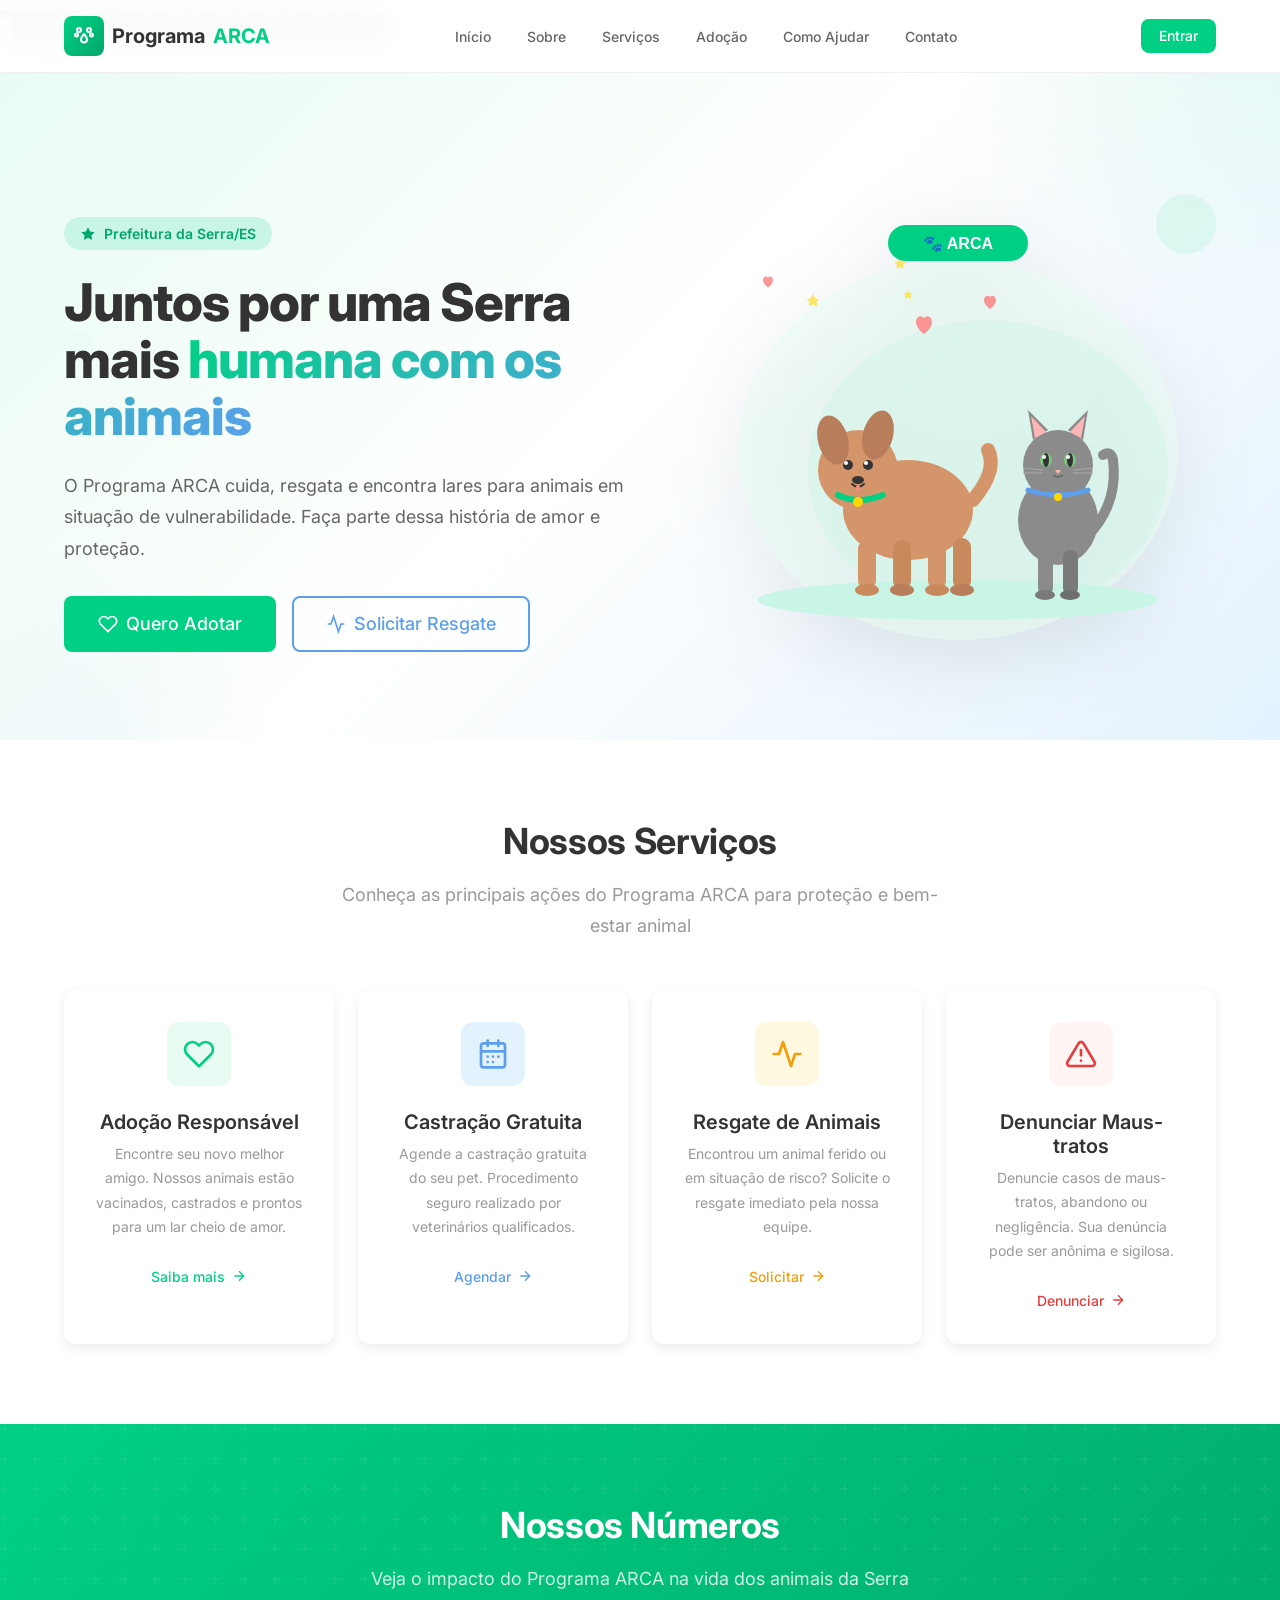
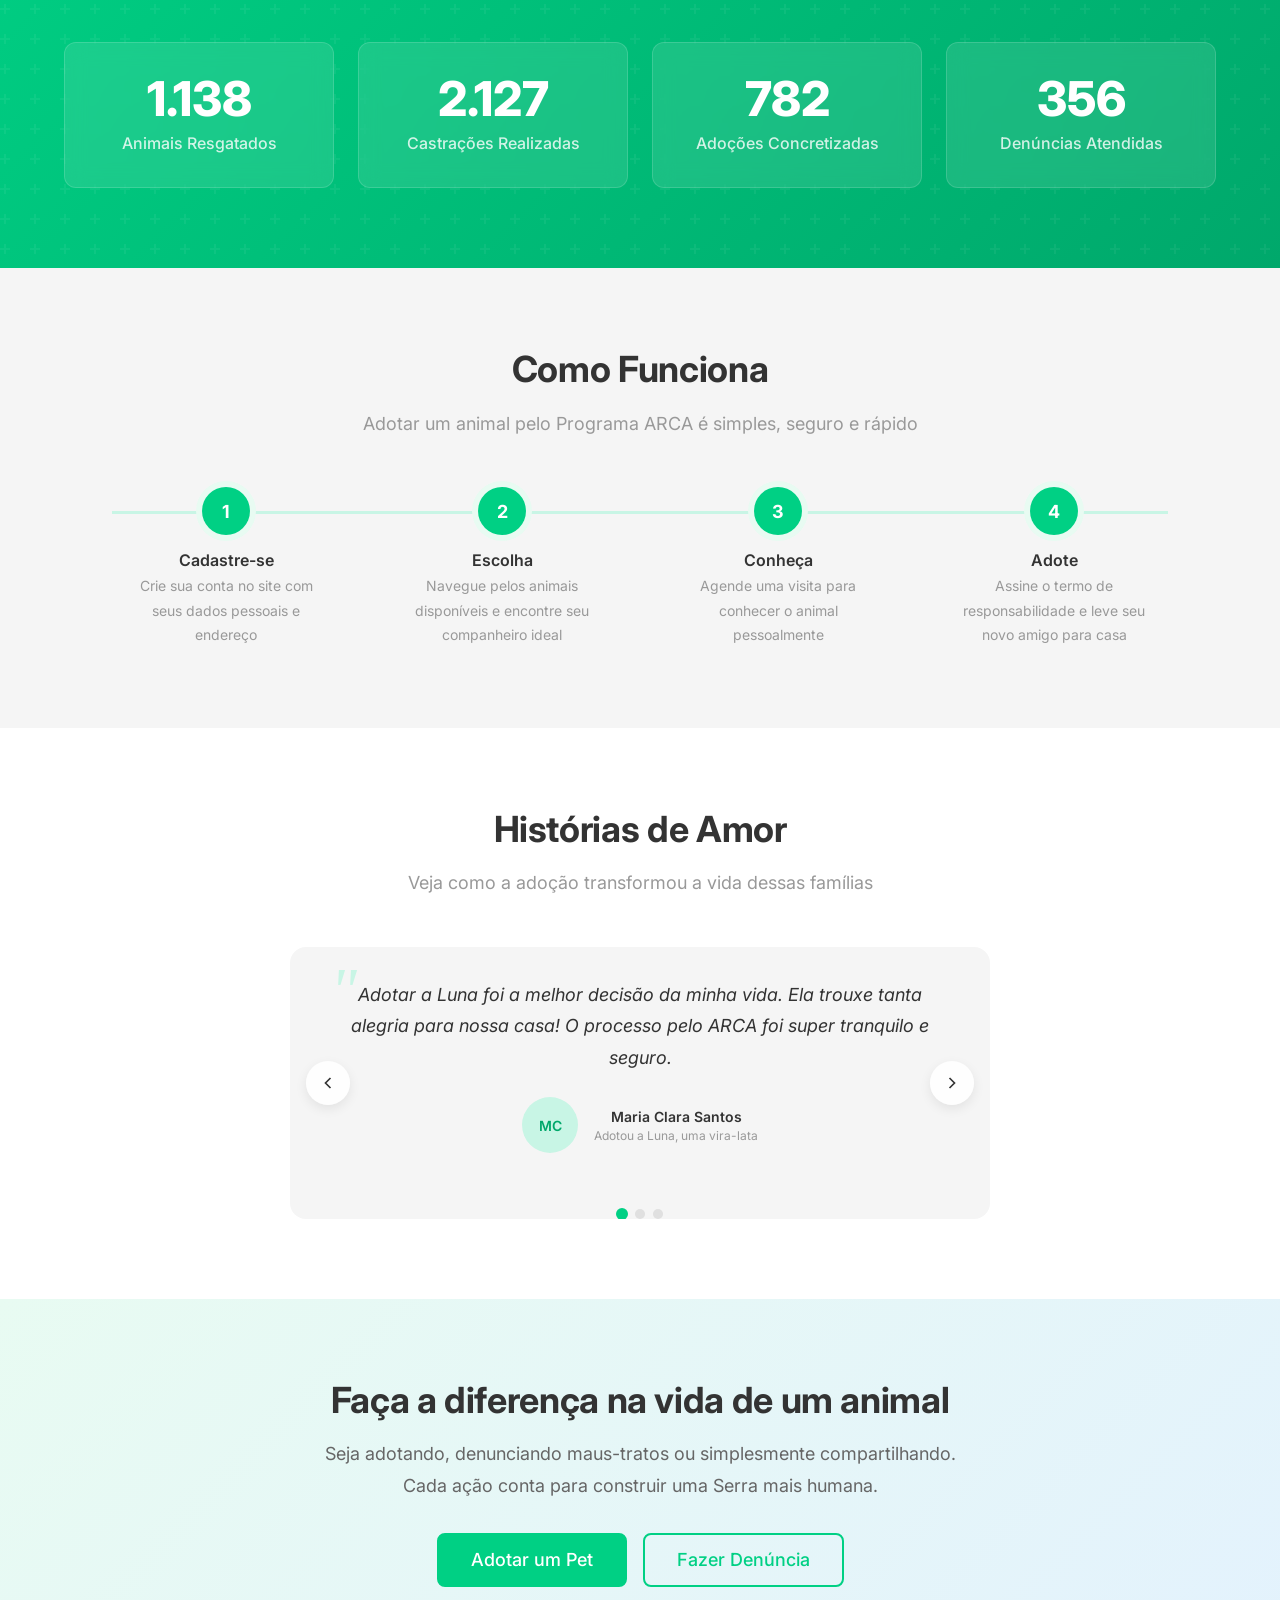
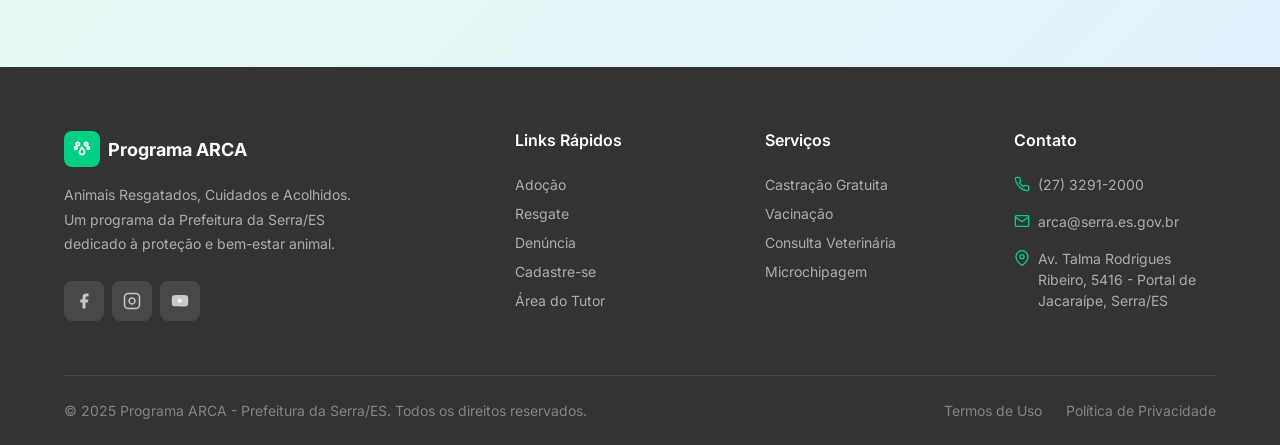
==== index.html @ 4e0cc8b1 "Update index.html" ====
<!DOCTYPE html>
<html lang="pt-BR">
<head>
  <meta charset="UTF-8">
  <meta name="viewport" content="width=device-width, initial-scale=1.0">
  <meta name="description" content="Programa ARCA - Animais Resgatados, Cuidados e Acolhidos. Adoção responsável, castração gratuita, resgate de animais e denúncia de maus-tratos na Serra/ES.">
  <meta name="keywords" content="adoção de animais, castração gratuita, resgate animal, Serra ES, proteção animal">
  <meta property="og:title" content="Programa ARCA - Prefeitura da Serra/ES">
  <meta property="og:description" content="Juntos por uma Serra mais humana com os animais. Adote, denuncie, resgate.">
  <meta property="og:type" content="website">
  <title>Programa ARCA - Animais Resgatados, Cuidados e Acolhidos</title>

  <!-- Google Fonts -->
  <link rel="preconnect" href="https://fonts.googleapis.com">
  <link rel="preconnect" href="https://fonts.gstatic.com" crossorigin>
  <link href="https://fonts.googleapis.com/css2?family=Inter:wght@300;400;500;600;700;800&display=swap" rel="stylesheet">

  <!-- Stylesheets -->
  <link rel="stylesheet" href="css/style.css">
  <link rel="stylesheet" href="css/components.css">
  <link rel="stylesheet" href="css/responsive.css">

  <style>
    /* ===== PAGE-SPECIFIC: INDEX ===== */

    /* --- NAVBAR --- */
    .nav {
      position: fixed;
      top: 0;
      left: 0;
      right: 0;
      z-index: var(--z-sticky);
      background: rgba(255, 255, 255, 0.95);
      backdrop-filter: blur(12px);
      border-bottom: 1px solid var(--color-border-light);
      transition: box-shadow var(--transition-base);
    }

    .nav.scrolled {
      box-shadow: var(--shadow-md);
    }

    .nav__container {
      display: flex;
      align-items: center;
      justify-content: space-between;
      max-width: var(--container-max);
      margin: 0 auto;
      padding: 0 var(--space-lg);
      height: var(--header-height);
    }

    .nav__logo {
      display: flex;
      align-items: center;
      gap: var(--space-sm);
      text-decoration: none;
      font-weight: var(--font-weight-bold);
      font-size: var(--font-size-xl);
      color: var(--color-text);
    }

    .nav__logo-icon {
      width: 40px;
      height: 40px;
      background: linear-gradient(135deg, var(--color-primary), var(--color-primary-dark));
      border-radius: var(--radius-md);
      display: flex;
      align-items: center;
      justify-content: center;
      color: #FFFFFF;
    }

    .nav__logo-icon svg {
      width: 24px;
      height: 24px;
    }

    .nav__logo span {
      color: var(--color-primary);
    }

    .nav__menu {
      display: flex;
      align-items: center;
      gap: var(--space-xs);
    }

    .nav__link {
      padding: var(--space-sm) var(--space-md);
      font-size: var(--font-size-sm);
      font-weight: var(--font-weight-medium);
      color: var(--color-text-light);
      border-radius: var(--radius-md);
      transition: all var(--transition-fast);
      text-decoration: none;
    }

    .nav__link:hover,
    .nav__link.active {
      color: var(--color-primary);
      background: var(--color-primary-50);
    }

    .nav__actions {
      display: flex;
      align-items: center;
      gap: var(--space-sm);
    }

    .nav__hamburger {
      display: none;
      flex-direction: column;
      gap: 5px;
      padding: var(--space-sm);
      cursor: pointer;
      border: none;
      background: none;
      z-index: calc(var(--z-overlay) + 1);
    }

    .nav__hamburger span {
      display: block;
      width: 24px;
      height: 2px;
      background: var(--color-text);
      border-radius: 2px;
      transition: all var(--transition-fast);
    }

    /* --- HERO --- */
    .hero {
      padding-top: calc(var(--header-height) + var(--space-4xl));
      padding-bottom: var(--space-4xl);
      background: linear-gradient(135deg, var(--color-primary-50) 0%, #FFFFFF 50%, var(--color-secondary-light) 100%);
      position: relative;
      overflow: hidden;
    }

    .hero::before {
      content: '';
      position: absolute;
      top: -50%;
      right: -20%;
      width: 600px;
      height: 600px;
      background: radial-gradient(circle, rgba(0, 208, 132, 0.08) 0%, transparent 70%);
      border-radius: 50%;
    }

    .hero::after {
      content: '';
      position: absolute;
      bottom: -30%;
      left: -10%;
      width: 400px;
      height: 400px;
      background: radial-gradient(circle, rgba(91, 159, 237, 0.06) 0%, transparent 70%);
      border-radius: 50%;
    }

    .hero__container {
      display: flex;
      align-items: center;
      gap: var(--space-3xl);
      position: relative;
      z-index: 1;
    }

    .hero__content {
      flex: 1;
      max-width: 580px;
    }

    .hero__badge {
      display: inline-flex;
      align-items: center;
      gap: var(--space-sm);
      padding: 6px 16px;
      background: var(--color-primary-light);
      color: var(--color-primary-dark);
      border-radius: var(--radius-full);
      font-size: var(--font-size-sm);
      font-weight: var(--font-weight-semibold);
      margin-bottom: var(--space-lg);
      animation: fadeInDown 0.6s ease;
    }

    .hero__badge svg {
      width: 16px;
      height: 16px;
    }

    .hero__title {
      font-size: 3.25rem;
      font-weight: var(--font-weight-extrabold);
      line-height: 1.1;
      margin-bottom: var(--space-lg);
      animation: fadeInUp 0.6s ease 0.1s both;
    }

    .hero__title .highlight {
      background: linear-gradient(135deg, var(--color-primary), var(--color-secondary));
      -webkit-background-clip: text;
      -webkit-text-fill-color: transparent;
      background-clip: text;
    }

    .hero__desc {
      font-size: var(--font-size-lg);
      color: var(--color-text-light);
      line-height: var(--line-height-relaxed);
      margin-bottom: var(--space-xl);
      animation: fadeInUp 0.6s ease 0.2s both;
    }

    .hero__actions {
      display: flex;
      gap: var(--space-md);
      animation: fadeInUp 0.6s ease 0.3s both;
    }

    .hero__image {
      flex: 1;
      max-width: 500px;
      animation: fadeIn 1s ease 0.4s both;
    }

    .hero__image img {
      width: 100%;
      height: auto;
      border-radius: var(--radius-2xl);
      filter: drop-shadow(0 20px 40px rgba(0, 0, 0, 0.1));
    }

    /* Floating decorative elements */
    .hero__float {
      position: absolute;
      animation: float 6s ease-in-out infinite;
    }

    @keyframes float {
      0%, 100% { transform: translateY(0); }
      50% { transform: translateY(-15px); }
    }

    .hero__float--1 {
      top: 20%;
      right: 5%;
      width: 60px;
      height: 60px;
      background: var(--color-primary-light);
      border-radius: 50%;
      opacity: 0.5;
      animation-delay: 0s;
    }

    .hero__float--2 {
      bottom: 20%;
      right: 15%;
      width: 40px;
      height: 40px;
      background: var(--color-secondary-light);
      border-radius: var(--radius-lg);
      opacity: 0.4;
      animation-delay: 2s;
    }

    .hero__float--3 {
      top: 40%;
      left: 5%;
      width: 30px;
      height: 30px;
      background: var(--color-primary-50);
      border-radius: 50%;
      opacity: 0.5;
      animation-delay: 4s;
    }

    /* --- SERVICES SECTION --- */
    .services {
      padding: var(--space-section) 0;
      background: var(--color-bg);
    }

    .services-grid {
      display: grid;
      grid-template-columns: repeat(4, 1fr);
      gap: var(--space-lg);
    }

    .service-card--blue::before { background: var(--color-secondary); }
    .service-card--yellow::before { background: #F59E0B; }
    .service-card--red::before { background: var(--color-danger); }

    .service-card--blue .service-card__icon {
      background: var(--color-secondary-light);
    }
    .service-card--blue .service-card__icon svg {
      color: var(--color-secondary);
    }
    .service-card--blue .service-card__link {
      color: var(--color-secondary);
    }

    .service-card--yellow .service-card__icon {
      background: #FFF8E1;
    }
    .service-card--yellow .service-card__icon svg {
      color: #F59E0B;
    }
    .service-card--yellow .service-card__link {
      color: #F59E0B;
    }

    .service-card--red .service-card__icon {
      background: var(--color-danger-light);
    }
    .service-card--red .service-card__icon svg {
      color: var(--color-danger);
    }
    .service-card--red .service-card__link {
      color: var(--color-danger);
    }

    /* --- STATS SECTION --- */
    .stats {
      padding: var(--space-section) 0;
      background: linear-gradient(135deg, var(--color-primary) 0%, var(--color-primary-dark) 100%);
      color: #FFFFFF;
      position: relative;
      overflow: hidden;
    }

    .stats::before {
      content: '';
      position: absolute;
      top: 0;
      left: 0;
      right: 0;
      bottom: 0;
      background: url("data:image/svg+xml,%3Csvg width='60' height='60' viewBox='0 0 60 60' xmlns='http://www.w3.org/2000/svg'%3E%3Cg fill='none' fill-rule='evenodd'%3E%3Cg fill='%23ffffff' fill-opacity='0.05'%3E%3Cpath d='M36 34v-4h-2v4h-4v2h4v4h2v-4h4v-2h-4zm0-30V0h-2v4h-4v2h4v4h2V6h4V4h-4zM6 34v-4H4v4H0v2h4v4h2v-4h4v-2H6zM6 4V0H4v4H0v2h4v4h2V6h4V4H6z'/%3E%3C/g%3E%3C/g%3E%3C/svg%3E");
    }

    .stats .section__header {
      position: relative;
      z-index: 1;
    }

    .stats .section__title {
      color: #FFFFFF;
    }

    .stats .section__subtitle {
      color: rgba(255, 255, 255, 0.8);
    }

    .stats-grid {
      display: grid;
      grid-template-columns: repeat(4, 1fr);
      gap: var(--space-lg);
      position: relative;
      z-index: 1;
    }

    .stats .stat-card {
      background: rgba(255, 255, 255, 0.1);
      backdrop-filter: blur(10px);
      border-radius: var(--radius-lg);
      border: 1px solid rgba(255, 255, 255, 0.15);
    }

    .stats .stat-card__number {
      color: #FFFFFF;
    }

    .stats .stat-card__label {
      color: rgba(255, 255, 255, 0.8);
    }

    /* --- HOW IT WORKS --- */
    .how-it-works {
      padding: var(--space-section) 0;
      background: var(--color-bg-light);
    }

    /* --- TESTIMONIALS --- */
    .testimonials {
      padding: var(--space-section) 0;
      background: var(--color-bg);
    }

    .testimonials-carousel {
      max-width: 700px;
      margin: 0 auto;
      background: var(--color-bg-light);
      border-radius: var(--radius-xl);
      overflow: hidden;
    }

    /* --- CTA SECTION --- */
    .cta-section {
      padding: var(--space-section) 0;
      background: linear-gradient(135deg, var(--color-primary-50) 0%, var(--color-secondary-light) 100%);
    }

    .cta-card {
      text-align: center;
      max-width: 640px;
      margin: 0 auto;
    }

    .cta-card__title {
      margin-bottom: var(--space-md);
    }

    .cta-card__desc {
      font-size: var(--font-size-lg);
      color: var(--color-text-light);
      margin-bottom: var(--space-xl);
    }

    .cta-card__actions {
      display: flex;
      justify-content: center;
      gap: var(--space-md);
      flex-wrap: wrap;
    }

    /* --- FOOTER --- */
    .footer {
      background: var(--color-text);
      color: rgba(255, 255, 255, 0.8);
      padding: var(--space-3xl) 0 var(--space-lg);
    }

    .footer__grid {
      display: grid;
      grid-template-columns: 2fr 1fr 1fr 1fr;
      gap: var(--space-2xl);
      margin-bottom: var(--space-2xl);
    }

    .footer__brand {
      max-width: 300px;
    }

    .footer__logo {
      display: flex;
      align-items: center;
      gap: var(--space-sm);
      margin-bottom: var(--space-md);
      text-decoration: none;
      color: #FFFFFF;
      font-weight: var(--font-weight-bold);
      font-size: var(--font-size-lg);
    }

    .footer__logo-icon {
      width: 36px;
      height: 36px;
      background: var(--color-primary);
      border-radius: var(--radius-md);
      display: flex;
      align-items: center;
      justify-content: center;
    }

    .footer__logo-icon svg {
      width: 20px;
      height: 20px;
      color: #FFFFFF;
    }

    .footer__desc {
      font-size: var(--font-size-sm);
      line-height: var(--line-height-relaxed);
      color: rgba(255, 255, 255, 0.6);
      margin-bottom: var(--space-lg);
    }

    .footer__social {
      display: flex;
      gap: var(--space-sm);
    }

    .footer__social-link {
      width: 40px;
      height: 40px;
      border-radius: var(--radius-md);
      background: rgba(255, 255, 255, 0.1);
      display: flex;
      align-items: center;
      justify-content: center;
      color: rgba(255, 255, 255, 0.7);
      transition: all var(--transition-fast);
    }

    .footer__social-link:hover {
      background: var(--color-primary);
      color: #FFFFFF;
    }

    .footer__social-link svg {
      width: 18px;
      height: 18px;
    }

    .footer__heading {
      font-size: var(--font-size-base);
      font-weight: var(--font-weight-semibold);
      color: #FFFFFF;
      margin-bottom: var(--space-lg);
    }

    .footer__links {
      display: flex;
      flex-direction: column;
      gap: var(--space-sm);
    }

    .footer__link {
      font-size: var(--font-size-sm);
      color: rgba(255, 255, 255, 0.6);
      transition: color var(--transition-fast);
      text-decoration: none;
    }

    .footer__link:hover {
      color: var(--color-primary);
    }

    .footer__contact-item {
      display: flex;
      align-items: flex-start;
      gap: var(--space-sm);
      font-size: var(--font-size-sm);
      color: rgba(255, 255, 255, 0.6);
      margin-bottom: var(--space-md);
    }

    .footer__contact-item svg {
      width: 16px;
      height: 16px;
      flex-shrink: 0;
      margin-top: 2px;
      color: var(--color-primary);
    }

    .footer__bottom {
      border-top: 1px solid rgba(255, 255, 255, 0.1);
      padding-top: var(--space-lg);
      display: flex;
      align-items: center;
      justify-content: space-between;
      font-size: var(--font-size-sm);
      color: rgba(255, 255, 255, 0.4);
    }

    .footer__bottom-links {
      display: flex;
      gap: var(--space-lg);
    }

    .footer__bottom-links a {
      color: rgba(255, 255, 255, 0.4);
      transition: color var(--transition-fast);
    }

    .footer__bottom-links a:hover {
      color: var(--color-primary);
    }

    /* --- RESPONSIVE INDEX --- */
    @media (max-width: 1024px) {
      .services-grid {
        grid-template-columns: repeat(2, 1fr);
      }

      .hero__image {
        max-width: 400px;
      }

      .hero__title {
        font-size: 2.5rem;
      }

      .footer__grid {
        grid-template-columns: repeat(2, 1fr);
      }
    }

    @media (max-width: 768px) {
      .hero__container {
        flex-direction: column;
        text-align: center;
      }

      .hero__image {
        max-width: 320px;
        margin: 0 auto;
      }

      .hero__title {
        font-size: 2rem;
      }

      .hero__float {
        display: none;
      }

      .services-grid {
        grid-template-columns: 1fr;
      }

      .stats-grid {
        grid-template-columns: repeat(2, 1fr);
      }

      .footer__grid {
        grid-template-columns: 1fr;
      }

      .footer__bottom {
        flex-direction: column;
        gap: var(--space-md);
        text-align: center;
      }
    }
  </style>
</head>
<body>
  <h1>TESTE0101010101</h1>
  <!-- ==================== NAVBAR ==================== -->
  <nav class="nav" id="navbar" aria-label="Navegação principal">
    <div class="nav__container">
      <a href="index.html" class="nav__logo" aria-label="Programa ARCA - Página Inicial">
        <div class="nav__logo-icon">
          <!-- Paw Icon -->
          <svg viewBox="0 0 24 24" fill="none" stroke="currentColor" stroke-width="2" stroke-linecap="round" stroke-linejoin="round">
            <path d="M12 10c-1.5 2-3 3.5-3 5.5a3 3 0 1 0 6 0c0-2-1.5-3.5-3-5.5z"/>
            <circle cx="7" cy="6" r="2"/>
            <circle cx="17" cy="6" r="2"/>
            <circle cx="4.5" cy="11" r="1.5"/>
            <circle cx="19.5" cy="11" r="1.5"/>
          </svg>
        </div>
        Programa <span>ARCA</span>
      </a>

      <div class="nav__menu" id="navMenu" role="navigation">
        <a href="index.html" class="nav__link active">Início</a>
        <a href="#sobre" class="nav__link">Sobre</a>
        <a href="#servicos" class="nav__link">Serviços</a>
        <a href="adocao.html" class="nav__link">Adoção</a>
        <a href="#como-ajudar" class="nav__link">Como Ajudar</a>
        <a href="#contato" class="nav__link">Contato</a>
      </div>

      <div class="nav__actions">
        <a href="login.html" class="btn btn-primary btn-sm" id="btnEntrar">Entrar</a>
        <button class="nav__hamburger" id="hamburgerBtn" aria-label="Abrir menu" aria-expanded="false">
          <span></span>
          <span></span>
          <span></span>
        </button>
      </div>
    </div>
    <div class="nav__menu-overlay" id="menuOverlay"></div>
  </nav>


  <!-- ==================== HERO ==================== -->
  <section class="hero" id="inicio">
    <div class="hero__float hero__float--1"></div>
    <div class="hero__float hero__float--2"></div>
    <div class="hero__float hero__float--3"></div>

    <div class="container hero__container">
      <div class="hero__content">
        <div class="hero__badge">
          <svg viewBox="0 0 24 24" fill="currentColor" width="16" height="16">
            <path d="M12 2L15.09 8.26L22 9.27L17 14.14L18.18 21.02L12 17.77L5.82 21.02L7 14.14L2 9.27L8.91 8.26L12 2Z"/>
          </svg>
          Prefeitura da Serra/ES
        </div>

        <h1 class="hero__title">
          Juntos por uma Serra mais <span class="highlight">humana com os animais</span>
        </h1>

        <p class="hero__desc">
          O Programa ARCA cuida, resgata e encontra lares para animais em situação de vulnerabilidade. Faça parte dessa história de amor e proteção.
        </p>

        <div class="hero__actions">
          <a href="adocao.html" class="btn btn-primary btn-lg" id="ctaAdotar">
            <svg viewBox="0 0 24 24" fill="none" stroke="currentColor" stroke-width="2" width="20" height="20"><path d="M20.84 4.61a5.5 5.5 0 0 0-7.78 0L12 5.67l-1.06-1.06a5.5 5.5 0 0 0-7.78 7.78l1.06 1.06L12 21.23l7.78-7.78 1.06-1.06a5.5 5.5 0 0 0 0-7.78z"/></svg>
            Quero Adotar
          </a>
          <a href="resgate.html" class="btn btn-outline-secondary btn-lg" id="ctaResgate">
            <svg viewBox="0 0 24 24" fill="none" stroke="currentColor" stroke-width="2" width="20" height="20"><path d="M22 12h-4l-3 9L9 3l-3 9H2"/></svg>
            Solicitar Resgate
          </a>
        </div>
      </div>

      <div class="hero__image">
        <img src="images/hero-pets.svg" alt="Ilustração de cães e gatos felizes sendo acolhidos pelo Programa ARCA" id="heroImage" loading="lazy">
      </div>
    </div>
  </section>

  <!-- ==================== SERVIÇOS ==================== -->
  <section class="services section" id="servicos">
    <div class="container">
      <div class="section__header">
        <h2 class="section__title">Nossos Serviços</h2>
        <p class="section__subtitle">Conheça as principais ações do Programa ARCA para proteção e bem-estar animal</p>
      </div>

      <div class="services-grid">
        <!-- Card 1: Adoção -->
        <div class="service-card reveal" id="serviceAdocao">
          <div class="service-card__icon">
            <svg viewBox="0 0 24 24" fill="none" stroke="currentColor" stroke-width="2" stroke-linecap="round" stroke-linejoin="round">
              <path d="M20.84 4.61a5.5 5.5 0 0 0-7.78 0L12 5.67l-1.06-1.06a5.5 5.5 0 0 0-7.78 7.78l1.06 1.06L12 21.23l7.78-7.78 1.06-1.06a5.5 5.5 0 0 0 0-7.78z"/>
            </svg>
          </div>
          <h3 class="service-card__title">Adoção Responsável</h3>
          <p class="service-card__desc">Encontre seu novo melhor amigo. Nossos animais estão vacinados, castrados e prontos para um lar cheio de amor.</p>
          <a href="adocao.html" class="service-card__link">
            Saiba mais
            <svg viewBox="0 0 24 24" fill="none" stroke="currentColor" stroke-width="2" width="16" height="16"><path d="M5 12h14M12 5l7 7-7 7"/></svg>
          </a>
        </div>

        <!-- Card 2: Castração -->
        <div class="service-card service-card--blue reveal" id="serviceCastracao">
          <div class="service-card__icon">
            <svg viewBox="0 0 24 24" fill="none" stroke="currentColor" stroke-width="2" stroke-linecap="round" stroke-linejoin="round">
              <rect x="3" y="4" width="18" height="18" rx="2" ry="2"/>
              <line x1="16" y1="2" x2="16" y2="6"/>
              <line x1="8" y1="2" x2="8" y2="6"/>
              <line x1="3" y1="10" x2="21" y2="10"/>
              <path d="M8 14h.01M12 14h.01M16 14h.01M8 18h.01M12 18h.01"/>
            </svg>
          </div>
          <h3 class="service-card__title">Castração Gratuita</h3>
          <p class="service-card__desc">Agende a castração gratuita do seu pet. Procedimento seguro realizado por veterinários qualificados.</p>
          <a href="agendamento.html" class="service-card__link">
            Agendar
            <svg viewBox="0 0 24 24" fill="none" stroke="currentColor" stroke-width="2" width="16" height="16"><path d="M5 12h14M12 5l7 7-7 7"/></svg>
          </a>
        </div>

        <!-- Card 3: Resgate -->
        <div class="service-card service-card--yellow reveal" id="serviceResgate">
          <div class="service-card__icon">
            <svg viewBox="0 0 24 24" fill="none" stroke="currentColor" stroke-width="2" stroke-linecap="round" stroke-linejoin="round">
              <path d="M22 12h-4l-3 9L9 3l-3 9H2"/>
            </svg>
          </div>
          <h3 class="service-card__title">Resgate de Animais</h3>
          <p class="service-card__desc">Encontrou um animal ferido ou em situação de risco? Solicite o resgate imediato pela nossa equipe.</p>
          <a href="resgate.html" class="service-card__link">
            Solicitar
            <svg viewBox="0 0 24 24" fill="none" stroke="currentColor" stroke-width="2" width="16" height="16"><path d="M5 12h14M12 5l7 7-7 7"/></svg>
          </a>
        </div>

        <!-- Card 4: Denúncia -->
        <div class="service-card service-card--red reveal" id="serviceDenuncia">
          <div class="service-card__icon">
            <svg viewBox="0 0 24 24" fill="none" stroke="currentColor" stroke-width="2" stroke-linecap="round" stroke-linejoin="round">
              <path d="M10.29 3.86L1.82 18a2 2 0 0 0 1.71 3h16.94a2 2 0 0 0 1.71-3L13.71 3.86a2 2 0 0 0-3.42 0z"/>
              <line x1="12" y1="9" x2="12" y2="13"/>
              <line x1="12" y1="17" x2="12.01" y2="17"/>
            </svg>
          </div>
          <h3 class="service-card__title">Denunciar Maus-tratos</h3>
          <p class="service-card__desc">Denuncie casos de maus-tratos, abandono ou negligência. Sua denúncia pode ser anônima e sigilosa.</p>
          <a href="denuncia.html" class="service-card__link">
            Denunciar
            <svg viewBox="0 0 24 24" fill="none" stroke="currentColor" stroke-width="2" width="16" height="16"><path d="M5 12h14M12 5l7 7-7 7"/></svg>
          </a>
        </div>
      </div>
    </div>
  </section>


  <!-- ==================== NÚMEROS ==================== -->
  <section class="stats" id="numeros">
    <div class="container">
      <div class="section__header">
        <h2 class="section__title">Nossos Números</h2>
        <p class="section__subtitle">Veja o impacto do Programa ARCA na vida dos animais da Serra</p>
      </div>

      <div class="stats-grid">
        <div class="stat-card reveal">
          <div class="stat-card__number" data-count="2847">0</div>
          <div class="stat-card__label">Animais Resgatados</div>
        </div>
        <div class="stat-card reveal">
          <div class="stat-card__number" data-count="5320">0</div>
          <div class="stat-card__label">Castrações Realizadas</div>
        </div>
        <div class="stat-card reveal">
          <div class="stat-card__number" data-count="1956">0</div>
          <div class="stat-card__label">Adoções Concretizadas</div>
        </div>
        <div class="stat-card reveal">
          <div class="stat-card__number" data-count="892">0</div>
          <div class="stat-card__label">Denúncias Atendidas</div>
        </div>
      </div>
    </div>
  </section>


  <!-- ==================== COMO FUNCIONA ==================== -->
  <section class="how-it-works section" id="como-funciona">
    <div class="container">
      <div class="section__header">
        <h2 class="section__title">Como Funciona</h2>
        <p class="section__subtitle">Adotar um animal pelo Programa ARCA é simples, seguro e rápido</p>
      </div>

      <div class="timeline reveal">
        <div class="timeline__item">
          <div class="timeline__dot">1</div>
          <h4 class="timeline__title">Cadastre-se</h4>
          <p class="timeline__desc">Crie sua conta no site com seus dados pessoais e endereço</p>
        </div>

        <div class="timeline__item">
          <div class="timeline__dot">2</div>
          <h4 class="timeline__title">Escolha</h4>
          <p class="timeline__desc">Navegue pelos animais disponíveis e encontre seu companheiro ideal</p>
        </div>

        <div class="timeline__item">
          <div class="timeline__dot">3</div>
          <h4 class="timeline__title">Conheça</h4>
          <p class="timeline__desc">Agende uma visita para conhecer o animal pessoalmente</p>
        </div>

        <div class="timeline__item">
          <div class="timeline__dot">4</div>
          <h4 class="timeline__title">Adote</h4>
          <p class="timeline__desc">Assine o termo de responsabilidade e leve seu novo amigo para casa</p>
        </div>
      </div>
    </div>
  </section>


  <!-- ==================== DEPOIMENTOS ==================== -->
  <section class="testimonials section" id="depoimentos">
    <div class="container">
      <div class="section__header">
        <h2 class="section__title">Histórias de Amor</h2>
        <p class="section__subtitle">Veja como a adoção transformou a vida dessas famílias</p>
      </div>

      <div class="testimonials-carousel carousel" id="testimonialCarousel">
        <div class="carousel__track" id="carouselTrack">
          <!-- Slide 1 -->
          <div class="carousel__slide">
            <div class="testimonial">
              <p class="testimonial__quote">
                Adotar a Luna foi a melhor decisão da minha vida. Ela trouxe tanta alegria para nossa casa! O processo pelo ARCA foi super tranquilo e seguro.
              </p>
              <div class="testimonial__author">
                <div class="avatar avatar--lg">
                  <span class="avatar__initials">MC</span>
                </div>
                <div>
                  <div class="testimonial__name">Maria Clara Santos</div>
                  <div class="testimonial__role">Adotou a Luna, uma vira-lata</div>
                </div>
              </div>
            </div>
          </div>

          <!-- Slide 2 -->
          <div class="carousel__slide">
            <div class="testimonial">
              <p class="testimonial__quote">
                Resgataram o Thor da rua, todo machucado. Hoje ele é o rei da casa! Agradeço demais ao Programa ARCA por salvar a vida dele.
              </p>
              <div class="testimonial__author">
                <div class="avatar avatar--lg">
                  <span class="avatar__initials">RF</span>
                </div>
                <div>
                  <div class="testimonial__name">Ricardo Ferreira</div>
                  <div class="testimonial__role">Adotou o Thor, um pitbull</div>
                </div>
              </div>
            </div>
          </div>

          <!-- Slide 3 -->
          <div class="carousel__slide">
            <div class="testimonial">
              <p class="testimonial__quote">
                A castração gratuita do meu gato Miau foi excelente. Profissionais competentes e cuidadosos. Recomendo muito o programa!
              </p>
              <div class="testimonial__author">
                <div class="avatar avatar--lg">
                  <span class="avatar__initials">AS</span>
                </div>
                <div>
                  <div class="testimonial__name">Ana Silva</div>
                  <div class="testimonial__role">Castrou o Miau, um gato persa</div>
                </div>
              </div>
            </div>
          </div>
        </div>

        <!-- Carousel Controls -->
        <button class="carousel__btn carousel__btn--prev" id="carouselPrev" aria-label="Depoimento anterior">
          <svg viewBox="0 0 24 24" fill="none" stroke="currentColor" stroke-width="2"><path d="M15 18l-6-6 6-6"/></svg>
        </button>
        <button class="carousel__btn carousel__btn--next" id="carouselNext" aria-label="Próximo depoimento">
          <svg viewBox="0 0 24 24" fill="none" stroke="currentColor" stroke-width="2"><path d="M9 18l6-6-6-6"/></svg>
        </button>

        <div class="carousel__nav" id="carouselNav">
          <button class="carousel__dot active" data-slide="0" aria-label="Slide 1"></button>
          <button class="carousel__dot" data-slide="1" aria-label="Slide 2"></button>
          <button class="carousel__dot" data-slide="2" aria-label="Slide 3"></button>
        </div>
      </div>
    </div>
  </section>


  <!-- ==================== CTA ==================== -->
  <section class="cta-section" id="como-ajudar">
    <div class="container">
      <div class="cta-card reveal">
        <h2 class="cta-card__title">Faça a diferença na vida de um animal</h2>
        <p class="cta-card__desc">
          Seja adotando, denunciando maus-tratos ou simplesmente compartilhando. Cada ação conta para construir uma Serra mais humana.
        </p>
        <div class="cta-card__actions">
          <a href="adocao.html" class="btn btn-primary btn-lg">Adotar um Pet</a>
          <a href="denuncia.html" class="btn btn-outline btn-lg">Fazer Denúncia</a>
        </div>
      </div>
    </div>
  </section>


  <!-- ==================== FOOTER ==================== -->
  <footer class="footer" id="contato">
    <div class="container">
      <div class="footer__grid">
        <!-- Brand -->
        <div class="footer__brand">
          <a href="index.html" class="footer__logo">
            <div class="footer__logo-icon">
              <svg viewBox="0 0 24 24" fill="none" stroke="currentColor" stroke-width="2" stroke-linecap="round" stroke-linejoin="round">
                <path d="M12 10c-1.5 2-3 3.5-3 5.5a3 3 0 1 0 6 0c0-2-1.5-3.5-3-5.5z"/>
                <circle cx="7" cy="6" r="2"/><circle cx="17" cy="6" r="2"/>
                <circle cx="4.5" cy="11" r="1.5"/><circle cx="19.5" cy="11" r="1.5"/>
              </svg>
            </div>
            Programa ARCA
          </a>
          <p class="footer__desc">
            Animais Resgatados, Cuidados e Acolhidos. Um programa da Prefeitura da Serra/ES dedicado à proteção e bem-estar animal.
          </p>
          <div class="footer__social">
            <a href="#" class="footer__social-link" aria-label="Facebook">
              <svg viewBox="0 0 24 24" fill="currentColor"><path d="M18 2h-3a5 5 0 0 0-5 5v3H7v4h3v8h4v-8h3l1-4h-4V7a1 1 0 0 1 1-1h3z"/></svg>
            </a>
            <a href="#" class="footer__social-link" aria-label="Instagram">
              <svg viewBox="0 0 24 24" fill="none" stroke="currentColor" stroke-width="2"><rect x="2" y="2" width="20" height="20" rx="5" ry="5"/><path d="M16 11.37A4 4 0 1 1 12.63 8 4 4 0 0 1 16 11.37z"/><line x1="17.5" y1="6.5" x2="17.51" y2="6.5"/></svg>
            </a>
            <a href="#" class="footer__social-link" aria-label="YouTube">
              <svg viewBox="0 0 24 24" fill="currentColor"><path d="M22.54 6.42a2.78 2.78 0 0 0-1.94-2C18.88 4 12 4 12 4s-6.88 0-8.6.46a2.78 2.78 0 0 0-1.94 2A29 29 0 0 0 1 11.75a29 29 0 0 0 .46 5.33A2.78 2.78 0 0 0 3.4 19.1c1.72.46 8.6.46 8.6.46s6.88 0 8.6-.46a2.78 2.78 0 0 0 1.94-2 29 29 0 0 0 .46-5.25 29 29 0 0 0-.46-5.43z"/><polygon points="9.75 15.02 15.5 11.75 9.75 8.48 9.75 15.02" fill="#fff"/></svg>
            </a>
          </div>
        </div>

        <!-- Links Rápidos -->
        <div>
          <h4 class="footer__heading">Links Rápidos</h4>
          <div class="footer__links">
            <a href="adocao.html" class="footer__link">Adoção</a>
            <a href="resgate.html" class="footer__link">Resgate</a>
            <a href="denuncia.html" class="footer__link">Denúncia</a>
            <a href="cadastro.html" class="footer__link">Cadastre-se</a>
            <a href="login.html" class="footer__link">Área do Tutor</a>
          </div>
        </div>

        <!-- Serviços -->
        <div>
          <h4 class="footer__heading">Serviços</h4>
          <div class="footer__links">
            <a href="agendamento.html" class="footer__link">Castração Gratuita</a>
            <a href="#" class="footer__link">Vacinação</a>
            <a href="#" class="footer__link">Consulta Veterinária</a>
            <a href="#" class="footer__link">Microchipagem</a>
          </div>
        </div>

        <!-- Contato -->
        <div>
          <h4 class="footer__heading">Contato</h4>
          <div class="footer__contact-item">
            <svg viewBox="0 0 24 24" fill="none" stroke="currentColor" stroke-width="2"><path d="M22 16.92v3a2 2 0 0 1-2.18 2 19.79 19.79 0 0 1-8.63-3.07 19.5 19.5 0 0 1-6-6 19.79 19.79 0 0 1-3.07-8.67A2 2 0 0 1 4.11 2h3a2 2 0 0 1 2 1.72 12.84 12.84 0 0 0 .7 2.81 2 2 0 0 1-.45 2.11L8.09 9.91a16 16 0 0 0 6 6l1.27-1.27a2 2 0 0 1 2.11-.45 12.84 12.84 0 0 0 2.81.7A2 2 0 0 1 22 16.92z"/></svg>
            <span>(27) 3291-2000</span>
          </div>
          <div class="footer__contact-item">
            <svg viewBox="0 0 24 24" fill="none" stroke="currentColor" stroke-width="2"><path d="M4 4h16c1.1 0 2 .9 2 2v12c0 1.1-.9 2-2 2H4c-1.1 0-2-.9-2-2V6c0-1.1.9-2 2-2z"/><polyline points="22,6 12,13 2,6"/></svg>
            <span>arca@serra.es.gov.br</span>
          </div>
          <div class="footer__contact-item">
            <svg viewBox="0 0 24 24" fill="none" stroke="currentColor" stroke-width="2"><path d="M21 10c0 7-9 13-9 13s-9-6-9-13a9 9 0 0 1 18 0z"/><circle cx="12" cy="10" r="3"/></svg>
            <span>Av. Talma Rodrigues Ribeiro, 5416 - Portal de Jacaraípe, Serra/ES</span>
          </div>
        </div>
      </div>

      <!-- Bottom -->
      <div class="footer__bottom">
        <span>&copy; 2025 Programa ARCA - Prefeitura da Serra/ES. Todos os direitos reservados.</span>
        <div class="footer__bottom-links">
          <a href="#">Termos de Uso</a>
          <a href="#">Política de Privacidade</a>
        </div>
      </div>
    </div>
  </footer>


  <!-- Toast Container -->
  <div class="toast-container" id="toastContainer"></div>

  <!-- Scripts -->
  <script src="js/main.js"></script>
</body>
</html>
---- css/style.css ----
/* =============================================
   PROGRAMA ARCA - Design System / Global Styles
   ============================================= */

/* ---------- Google Fonts ---------- */
@import url('https://fonts.googleapis.com/css2?family=Inter:wght@300;400;500;600;700;800&display=swap');

/* ---------- CSS Variables ---------- */
:root {
  /* Primary Colors */
  --color-primary: #00D084;
  --color-primary-dark: #00A86B;
  --color-primary-light: #C8F5E5;
  --color-primary-50: #E8FBF2;

  /* Secondary Colors */
  --color-secondary: #5B9FED;
  --color-secondary-dark: #3A7FD5;
  --color-secondary-light: #E3F2FD;

  /* Neutrals */
  --color-text: #333333;
  --color-text-light: #666666;
  --color-text-muted: #999999;
  --color-bg: #FFFFFF;
  --color-bg-light: #F5F5F5;
  --color-bg-alt: #FAFAFA;
  --color-border: #E0E0E0;
  --color-border-light: #F0F0F0;

  /* Status Colors */
  --color-success: #00D084;
  --color-warning: #FFB020;
  --color-error: #E53E3E;
  --color-info: #5B9FED;

  /* Urgent */
  --color-danger: #E53E3E;
  --color-danger-dark: #C53030;
  --color-danger-light: #FFF5F5;

  /* Typography */
  --font-family: 'Inter', 'Segoe UI', system-ui, -apple-system, sans-serif;
  --font-size-xs: 0.75rem;    /* 12px */
  --font-size-sm: 0.875rem;   /* 14px */
  --font-size-base: 1rem;     /* 16px */
  --font-size-lg: 1.125rem;   /* 18px */
  --font-size-xl: 1.25rem;    /* 20px */
  --font-size-2xl: 1.5rem;    /* 24px */
  --font-size-3xl: 2.25rem;   /* 36px */
  --font-size-4xl: 3rem;      /* 48px */

  --font-weight-light: 300;
  --font-weight-regular: 400;
  --font-weight-medium: 500;
  --font-weight-semibold: 600;
  --font-weight-bold: 700;
  --font-weight-extrabold: 800;

  --line-height-tight: 1.2;
  --line-height-normal: 1.5;
  --line-height-relaxed: 1.75;

  /* Spacing */
  --space-xs: 4px;
  --space-sm: 8px;
  --space-md: 16px;
  --space-lg: 24px;
  --space-xl: 32px;
  --space-2xl: 48px;
  --space-3xl: 64px;
  --space-4xl: 80px;
  --space-section: 80px;

  /* Border Radius */
  --radius-sm: 4px;
  --radius-md: 8px;
  --radius-lg: 12px;
  --radius-xl: 16px;
  --radius-2xl: 24px;
  --radius-full: 9999px;

  /* Shadows */
  --shadow-sm: 0 1px 3px rgba(0, 0, 0, 0.06);
  --shadow-md: 0 4px 12px rgba(0, 0, 0, 0.08);
  --shadow-lg: 0 8px 24px rgba(0, 0, 0, 0.12);
  --shadow-xl: 0 12px 40px rgba(0, 0, 0, 0.16);

  /* Transitions */
  --transition-fast: 150ms ease;
  --transition-base: 250ms ease;
  --transition-slow: 400ms ease;

  /* Z-index layers */
  --z-dropdown: 100;
  --z-sticky: 200;
  --z-overlay: 300;
  --z-modal: 400;
  --z-toast: 500;

  /* Layout */
  --container-max: 1200px;
  --sidebar-width: 260px;
  --header-height: 72px;
}

/* ---------- Reset / Normalize ---------- */
*,
*::before,
*::after {
  margin: 0;
  padding: 0;
  box-sizing: border-box;
}

html {
  font-size: 16px;
  scroll-behavior: smooth;
  -webkit-text-size-adjust: 100%;
}

body {
  font-family: var(--font-family);
  font-size: var(--font-size-base);
  font-weight: var(--font-weight-regular);
  line-height: var(--line-height-normal);
  color: var(--color-text);
  background-color: var(--color-bg);
  -webkit-font-smoothing: antialiased;
  -moz-osx-font-smoothing: grayscale;
  overflow-x: hidden;
}

img,
picture,
video,
canvas,
svg {
  display: block;
  max-width: 100%;
}

input,
button,
textarea,
select {
  font: inherit;
  color: inherit;
}

a {
  color: inherit;
  text-decoration: none;
}

ul,
ol {
  list-style: none;
}

button {
  cursor: pointer;
  border: none;
  background: none;
}

table {
  border-collapse: collapse;
  border-spacing: 0;
}

/* Remove default input appearance */
input[type="number"] {
  -moz-appearance: textfield;
}
input[type="number"]::-webkit-outer-spin-button,
input[type="number"]::-webkit-inner-spin-button {
  -webkit-appearance: none;
  margin: 0;
}

/* ---------- Typography ---------- */
h1, h2, h3, h4, h5, h6 {
  font-weight: var(--font-weight-bold);
  line-height: var(--line-height-tight);
  color: var(--color-text);
}

h1 {
  font-size: var(--font-size-4xl);
  letter-spacing: -0.02em;
}

h2 {
  font-size: var(--font-size-3xl);
  letter-spacing: -0.01em;
}

h3 {
  font-size: var(--font-size-2xl);
  font-weight: var(--font-weight-semibold);
}

h4 {
  font-size: var(--font-size-xl);
  font-weight: var(--font-weight-semibold);
}

h5 {
  font-size: var(--font-size-lg);
  font-weight: var(--font-weight-medium);
}

h6 {
  font-size: var(--font-size-base);
  font-weight: var(--font-weight-medium);
}

p {
  margin-bottom: var(--space-md);
  color: var(--color-text-light);
  line-height: var(--line-height-relaxed);
}

p:last-child {
  margin-bottom: 0;
}

strong {
  font-weight: var(--font-weight-semibold);
}

small {
  font-size: var(--font-size-sm);
}

/* ---------- Links ---------- */
a.link {
  color: var(--color-primary);
  text-decoration: none;
  font-weight: var(--font-weight-medium);
  transition: color var(--transition-fast);
}

a.link:hover {
  color: var(--color-primary-dark);
  text-decoration: underline;
}

a.link:focus-visible {
  outline: 2px solid var(--color-primary);
  outline-offset: 2px;
  border-radius: var(--radius-sm);
}

/* ---------- Layout Utilities ---------- */
.container {
  width: 100%;
  max-width: var(--container-max);
  margin: 0 auto;
  padding: 0 var(--space-lg);
}

.section {
  padding: var(--space-section) 0;
}

.section--alt {
  background-color: var(--color-bg-light);
}

.section--primary-light {
  background-color: var(--color-primary-50);
}

.section__header {
  text-align: center;
  margin-bottom: var(--space-2xl);
}

.section__title {
  margin-bottom: var(--space-md);
  position: relative;
}

.section__subtitle {
  font-size: var(--font-size-lg);
  color: var(--color-text-muted);
  max-width: 600px;
  margin: 0 auto;
}

/* Flex Helpers */
.flex {
  display: flex;
}

.flex-col {
  flex-direction: column;
}

.flex-wrap {
  flex-wrap: wrap;
}

.items-center {
  align-items: center;
}

.items-start {
  align-items: flex-start;
}

.justify-center {
  justify-content: center;
}

.justify-between {
  justify-content: space-between;
}

.justify-end {
  justify-content: flex-end;
}

.gap-sm {
  gap: var(--space-sm);
}

.gap-md {
  gap: var(--space-md);
}

.gap-lg {
  gap: var(--space-lg);
}

.gap-xl {
  gap: var(--space-xl);
}

/* Grid Helpers */
.grid {
  display: grid;
  gap: var(--space-lg);
}

.grid-2 {
  grid-template-columns: repeat(2, 1fr);
}

.grid-3 {
  grid-template-columns: repeat(3, 1fr);
}

.grid-4 {
  grid-template-columns: repeat(4, 1fr);
}

/* Text Alignment */
.text-center {
  text-align: center;
}

.text-left {
  text-align: left;
}

.text-right {
  text-align: right;
}

/* Visibility */
.sr-only {
  position: absolute;
  width: 1px;
  height: 1px;
  padding: 0;
  margin: -1px;
  overflow: hidden;
  clip: rect(0, 0, 0, 0);
  white-space: nowrap;
  border-width: 0;
}

.hidden {
  display: none !important;
}

/* ---------- Scrollbar ---------- */
::-webkit-scrollbar {
  width: 8px;
  height: 8px;
}

::-webkit-scrollbar-track {
  background: var(--color-bg-light);
}

::-webkit-scrollbar-thumb {
  background: var(--color-border);
  border-radius: var(--radius-full);
}

::-webkit-scrollbar-thumb:hover {
  background: var(--color-text-muted);
}

/* ---------- Selection ---------- */
::selection {
  background-color: var(--color-primary-light);
  color: var(--color-text);
}

/* ---------- Focus Visible ---------- */
:focus-visible {
  outline: 2px solid var(--color-primary);
  outline-offset: 2px;
}

/* ---------- Animations ---------- */
@keyframes fadeIn {
  from {
    opacity: 0;
  }
  to {
    opacity: 1;
  }
}

@keyframes fadeInUp {
  from {
    opacity: 0;
    transform: translateY(20px);
  }
  to {
    opacity: 1;
    transform: translateY(0);
  }
}

@keyframes fadeInDown {
  from {
    opacity: 0;
    transform: translateY(-20px);
  }
  to {
    opacity: 1;
    transform: translateY(0);
  }
}

@keyframes slideInLeft {
  from {
    opacity: 0;
    transform: translateX(-30px);
  }
  to {
    opacity: 1;
    transform: translateX(0);
  }
}

@keyframes slideInRight {
  from {
    opacity: 0;
    transform: translateX(30px);
  }
  to {
    opacity: 1;
    transform: translateX(0);
  }
}

@keyframes scaleIn {
  from {
    opacity: 0;
    transform: scale(0.9);
  }
  to {
    opacity: 1;
    transform: scale(1);
  }
}

@keyframes pulse {
  0%, 100% {
    transform: scale(1);
  }
  50% {
    transform: scale(1.05);
  }
}

@keyframes spin {
  from {
    transform: rotate(0deg);
  }
  to {
    transform: rotate(360deg);
  }
}

@keyframes countUp {
  from {
    opacity: 0;
    transform: translateY(10px);
  }
  to {
    opacity: 1;
    transform: translateY(0);
  }
}

@keyframes shimmer {
  0% {
    background-position: -200% 0;
  }
  100% {
    background-position: 200% 0;
  }
}

/* Animation Utility Classes */
.animate-fade-in {
  animation: fadeIn var(--transition-base) ease forwards;
}

.animate-fade-in-up {
  animation: fadeInUp 0.5s ease forwards;
}

.animate-fade-in-down {
  animation: fadeInDown 0.5s ease forwards;
}

.animate-slide-left {
  animation: slideInLeft 0.5s ease forwards;
}

.animate-slide-right {
  animation: slideInRight 0.5s ease forwards;
}

.animate-scale-in {
  animation: scaleIn 0.3s ease forwards;
}

.animate-pulse {
  animation: pulse 2s ease-in-out infinite;
}

/* Stagger delays for lists */
.stagger-1 { animation-delay: 0.1s; }
.stagger-2 { animation-delay: 0.2s; }
.stagger-3 { animation-delay: 0.3s; }
.stagger-4 { animation-delay: 0.4s; }
.stagger-5 { animation-delay: 0.5s; }
.stagger-6 { animation-delay: 0.6s; }

/* Initially hidden for scroll animations */
.reveal {
  opacity: 0;
  transform: translateY(20px);
  transition: opacity 0.6s ease, transform 0.6s ease;
}

.reveal.revealed {
  opacity: 1;
  transform: translateY(0);
}
---- css/components.css ----
/* =============================================
   PROGRAMA ARCA - Components
   ============================================= */

/* ============ BUTTONS ============ */
.btn {
  display: inline-flex;
  align-items: center;
  justify-content: center;
  gap: var(--space-sm);
  padding: 12px 24px;
  font-size: var(--font-size-base);
  font-weight: var(--font-weight-medium);
  line-height: 1;
  border-radius: var(--radius-md);
  border: 2px solid transparent;
  cursor: pointer;
  transition: all var(--transition-base);
  text-decoration: none;
  white-space: nowrap;
  position: relative;
  overflow: hidden;
}

.btn:focus-visible {
  outline: 2px solid var(--color-primary);
  outline-offset: 2px;
}

.btn:active {
  transform: scale(0.97);
}

.btn .btn-icon {
  width: 18px;
  height: 18px;
  flex-shrink: 0;
}

/* Primary */
.btn-primary {
  background: var(--color-primary);
  color: #FFFFFF;
  border-color: var(--color-primary);
}

.btn-primary:hover {
  background: var(--color-primary-dark);
  border-color: var(--color-primary-dark);
  box-shadow: 0 4px 14px rgba(0, 208, 132, 0.4);
}

/* Secondary */
.btn-secondary {
  background: var(--color-secondary);
  color: #FFFFFF;
  border-color: var(--color-secondary);
}

.btn-secondary:hover {
  background: var(--color-secondary-dark);
  border-color: var(--color-secondary-dark);
  box-shadow: 0 4px 14px rgba(91, 159, 237, 0.4);
}

/* Outline Primary */
.btn-outline {
  background: transparent;
  color: var(--color-primary);
  border-color: var(--color-primary);
}

.btn-outline:hover {
  background: var(--color-primary);
  color: #FFFFFF;
}

/* Outline Secondary */
.btn-outline-secondary {
  background: transparent;
  color: var(--color-secondary);
  border-color: var(--color-secondary);
}

.btn-outline-secondary:hover {
  background: var(--color-secondary);
  color: #FFFFFF;
}

/* Danger */
.btn-danger {
  background: var(--color-danger);
  color: #FFFFFF;
  border-color: var(--color-danger);
}

.btn-danger:hover {
  background: var(--color-danger-dark);
  border-color: var(--color-danger-dark);
  box-shadow: 0 4px 14px rgba(229, 62, 62, 0.4);
}

/* Ghost */
.btn-ghost {
  background: transparent;
  color: var(--color-text-light);
}

.btn-ghost:hover {
  background: var(--color-bg-light);
  color: var(--color-text);
}

/* White */
.btn-white {
  background: #FFFFFF;
  color: var(--color-primary);
  border-color: #FFFFFF;
}

.btn-white:hover {
  background: var(--color-primary-50);
  border-color: var(--color-primary-50);
}

/* Sizes */
.btn-sm {
  padding: 8px 16px;
  font-size: var(--font-size-sm);
}

.btn-lg {
  padding: 16px 32px;
  font-size: var(--font-size-lg);
}

.btn-block {
  width: 100%;
}

/* Disabled */
.btn:disabled,
.btn.disabled {
  opacity: 0.5;
  cursor: not-allowed;
  pointer-events: none;
}

/* Loading */
.btn.loading {
  color: transparent;
  pointer-events: none;
}

.btn.loading::after {
  content: '';
  position: absolute;
  width: 20px;
  height: 20px;
  border: 2px solid rgba(255, 255, 255, 0.3);
  border-top-color: #FFFFFF;
  border-radius: 50%;
  animation: spin 0.6s linear infinite;
}

/* Icon Button */
.btn-icon-only {
  padding: 10px;
  border-radius: var(--radius-md);
}

.btn-icon-only .btn-icon {
  width: 20px;
  height: 20px;
}


/* ============ CARDS ============ */
.card {
  background: var(--color-bg);
  border-radius: var(--radius-lg);
  box-shadow: var(--shadow-md);
  padding: var(--space-xl);
  transition: box-shadow var(--transition-base), transform var(--transition-base);
}

.card:hover {
  box-shadow: var(--shadow-lg);
}

.card--clickable:hover {
  transform: translateY(-4px);
  cursor: pointer;
}

.card--bordered {
  box-shadow: none;
  border: 1px solid var(--color-border);
}

.card--bordered:hover {
  border-color: var(--color-primary);
  box-shadow: var(--shadow-sm);
}

/* Service Card */
.service-card {
  text-align: center;
  padding: var(--space-xl);
  background: var(--color-bg);
  border-radius: var(--radius-lg);
  box-shadow: var(--shadow-md);
  transition: all var(--transition-base);
  position: relative;
  overflow: hidden;
}

.service-card::before {
  content: '';
  position: absolute;
  top: 0;
  left: 0;
  right: 0;
  height: 4px;
  background: var(--color-primary);
  transform: scaleX(0);
  transition: transform var(--transition-base);
}

.service-card:hover {
  transform: translateY(-6px);
  box-shadow: var(--shadow-lg);
}

.service-card:hover::before {
  transform: scaleX(1);
}

.service-card__icon {
  width: 64px;
  height: 64px;
  margin: 0 auto var(--space-lg);
  background: var(--color-primary-50);
  border-radius: var(--radius-lg);
  display: flex;
  align-items: center;
  justify-content: center;
  transition: background var(--transition-base);
}

.service-card:hover .service-card__icon {
  background: var(--color-primary-light);
}

.service-card__icon svg {
  width: 32px;
  height: 32px;
  color: var(--color-primary);
}

.service-card__title {
  font-size: var(--font-size-xl);
  font-weight: var(--font-weight-semibold);
  margin-bottom: var(--space-sm);
}

.service-card__desc {
  color: var(--color-text-muted);
  font-size: var(--font-size-sm);
  margin-bottom: var(--space-lg);
}

.service-card__link {
  display: inline-flex;
  align-items: center;
  gap: 6px;
  color: var(--color-primary);
  font-weight: var(--font-weight-medium);
  font-size: var(--font-size-sm);
  transition: gap var(--transition-base);
}

.service-card__link:hover {
  gap: 10px;
}

/* Stat Card */
.stat-card {
  text-align: center;
  padding: var(--space-xl);
}

.stat-card__number {
  font-size: var(--font-size-4xl);
  font-weight: var(--font-weight-extrabold);
  color: var(--color-primary);
  line-height: 1;
  margin-bottom: var(--space-sm);
}

.stat-card__label {
  font-size: var(--font-size-base);
  color: var(--color-text-light);
  font-weight: var(--font-weight-medium);
}

/* Pet Card */
.pet-card {
  background: var(--color-bg);
  border-radius: var(--radius-lg);
  box-shadow: var(--shadow-md);
  overflow: hidden;
  transition: all var(--transition-base);
}

.pet-card:hover {
  transform: translateY(-4px);
  box-shadow: var(--shadow-lg);
}

.pet-card__image {
  width: 100%;
  height: 220px;
  object-fit: cover;
  transition: transform var(--transition-slow);
}

.pet-card:hover .pet-card__image {
  transform: scale(1.05);
}

.pet-card__image-wrapper {
  overflow: hidden;
  position: relative;
}

.pet-card__badge {
  position: absolute;
  top: var(--space-md);
  left: var(--space-md);
  z-index: 1;
}

.pet-card__body {
  padding: var(--space-lg);
}

.pet-card__name {
  font-size: var(--font-size-xl);
  font-weight: var(--font-weight-semibold);
  margin-bottom: var(--space-xs);
}

.pet-card__info {
  display: flex;
  align-items: center;
  gap: var(--space-sm);
  color: var(--color-text-muted);
  font-size: var(--font-size-sm);
  margin-bottom: var(--space-md);
  flex-wrap: wrap;
}

.pet-card__info-item {
  display: flex;
  align-items: center;
  gap: 4px;
}

.pet-card__info-item svg {
  width: 14px;
  height: 14px;
}

.pet-card__info-divider {
  width: 4px;
  height: 4px;
  border-radius: 50%;
  background: var(--color-border);
}

.pet-card__desc {
  font-size: var(--font-size-sm);
  color: var(--color-text-light);
  margin-bottom: var(--space-lg);
  display: -webkit-box;
  -webkit-line-clamp: 2;
  -webkit-box-orient: vertical;
  overflow: hidden;
}

.pet-card__footer {
  display: flex;
  gap: var(--space-sm);
}


/* ============ FORMS ============ */
.form-group {
  margin-bottom: var(--space-lg);
}

.form-label {
  display: block;
  font-size: var(--font-size-sm);
  font-weight: var(--font-weight-medium);
  color: var(--color-text);
  margin-bottom: var(--space-sm);
}

.form-label .required {
  color: var(--color-error);
  margin-left: 2px;
}

.form-input,
.form-select,
.form-textarea {
  width: 100%;
  padding: 12px 16px;
  font-size: var(--font-size-base);
  color: var(--color-text);
  background: var(--color-bg);
  border: 2px solid var(--color-border);
  border-radius: var(--radius-md);
  transition: border-color var(--transition-fast), box-shadow var(--transition-fast);
}

.form-input:hover,
.form-select:hover,
.form-textarea:hover {
  border-color: var(--color-text-muted);
}

.form-input:focus,
.form-select:focus,
.form-textarea:focus {
  outline: none;
  border-color: var(--color-primary);
  box-shadow: 0 0 0 3px rgba(0, 208, 132, 0.15);
}

.form-input::placeholder {
  color: var(--color-text-muted);
}

.form-textarea {
  resize: vertical;
  min-height: 100px;
}

.form-select {
  appearance: none;
  background-image: url("data:image/svg+xml,%3Csvg xmlns='http://www.w3.org/2000/svg' width='12' height='12' viewBox='0 0 12 12'%3E%3Cpath fill='%23666' d='M6 8L1 3h10z'/%3E%3C/svg%3E");
  background-repeat: no-repeat;
  background-position: right 16px center;
  padding-right: 40px;
  cursor: pointer;
}

/* Input with icon */
.form-input-wrapper {
  position: relative;
}

.form-input-wrapper .form-input {
  padding-left: 44px;
}

.form-input-wrapper .input-icon {
  position: absolute;
  left: 14px;
  top: 50%;
  transform: translateY(-50%);
  width: 18px;
  height: 18px;
  color: var(--color-text-muted);
  pointer-events: none;
}

.form-input-wrapper .input-action {
  position: absolute;
  right: 8px;
  top: 50%;
  transform: translateY(-50%);
  padding: 6px;
  color: var(--color-text-muted);
  cursor: pointer;
  border-radius: var(--radius-sm);
  transition: color var(--transition-fast);
}

.form-input-wrapper .input-action:hover {
  color: var(--color-text);
}

/* Validation States */
.form-input.is-valid,
.form-select.is-valid {
  border-color: var(--color-success);
}

.form-input.is-valid:focus {
  box-shadow: 0 0 0 3px rgba(0, 208, 132, 0.15);
}

.form-input.is-invalid,
.form-select.is-invalid {
  border-color: var(--color-error);
}

.form-input.is-invalid:focus {
  box-shadow: 0 0 0 3px rgba(229, 62, 62, 0.15);
}

.form-error {
  display: none;
  font-size: var(--font-size-sm);
  color: var(--color-error);
  margin-top: var(--space-xs);
  align-items: center;
  gap: 4px;
}

.form-error svg {
  width: 14px;
  height: 14px;
  flex-shrink: 0;
}

.form-input.is-invalid ~ .form-error,
.form-select.is-invalid ~ .form-error {
  display: flex;
}

.form-hint {
  font-size: var(--font-size-xs);
  color: var(--color-text-muted);
  margin-top: var(--space-xs);
}

/* Checkbox & Radio */
.form-check {
  display: flex;
  align-items: center;
  gap: var(--space-sm);
  cursor: pointer;
  font-size: var(--font-size-sm);
}

.form-check input[type="checkbox"],
.form-check input[type="radio"] {
  width: 18px;
  height: 18px;
  accent-color: var(--color-primary);
  cursor: pointer;
  flex-shrink: 0;
}

/* Password Strength */
.password-strength {
  display: flex;
  gap: 4px;
  margin-top: var(--space-sm);
}

.password-strength__bar {
  flex: 1;
  height: 4px;
  background: var(--color-border);
  border-radius: var(--radius-full);
  transition: background var(--transition-fast);
}

.password-strength[data-strength="1"] .password-strength__bar:nth-child(1) {
  background: var(--color-error);
}

.password-strength[data-strength="2"] .password-strength__bar:nth-child(-n+2) {
  background: var(--color-warning);
}

.password-strength[data-strength="3"] .password-strength__bar:nth-child(-n+3) {
  background: var(--color-info);
}

.password-strength[data-strength="4"] .password-strength__bar {
  background: var(--color-success);
}

.password-strength__text {
  font-size: var(--font-size-xs);
  margin-top: 4px;
}

/* File Upload */
.file-upload {
  border: 2px dashed var(--color-border);
  border-radius: var(--radius-lg);
  padding: var(--space-2xl);
  text-align: center;
  cursor: pointer;
  transition: all var(--transition-base);
  position: relative;
}

.file-upload:hover,
.file-upload.drag-over {
  border-color: var(--color-primary);
  background: var(--color-primary-50);
}

.file-upload input[type="file"] {
  position: absolute;
  inset: 0;
  opacity: 0;
  cursor: pointer;
}

.file-upload__icon {
  width: 48px;
  height: 48px;
  margin: 0 auto var(--space-md);
  color: var(--color-text-muted);
}

.file-upload__text {
  font-weight: var(--font-weight-medium);
  margin-bottom: var(--space-xs);
}

.file-upload__hint {
  font-size: var(--font-size-sm);
  color: var(--color-text-muted);
}

.file-upload__preview {
  margin-top: var(--space-md);
}

.file-upload__preview img {
  max-width: 200px;
  max-height: 200px;
  border-radius: var(--radius-md);
  margin: 0 auto;
  object-fit: cover;
}


/* ============ BADGES ============ */
.badge {
  display: inline-flex;
  align-items: center;
  gap: 4px;
  padding: 4px 12px;
  font-size: var(--font-size-xs);
  font-weight: var(--font-weight-semibold);
  border-radius: var(--radius-full);
  text-transform: uppercase;
  letter-spacing: 0.05em;
  line-height: 1.4;
}

.badge--success {
  background: var(--color-primary-50);
  color: var(--color-primary-dark);
}

.badge--warning {
  background: #FFF8E1;
  color: #F59E0B;
}

.badge--error {
  background: var(--color-danger-light);
  color: var(--color-danger);
}

.badge--info {
  background: var(--color-secondary-light);
  color: var(--color-secondary-dark);
}

.badge--neutral {
  background: var(--color-bg-light);
  color: var(--color-text-muted);
}

.badge-dot {
  width: 6px;
  height: 6px;
  border-radius: 50%;
  background: currentColor;
}


/* ============ ALERTS ============ */
.alert {
  display: flex;
  align-items: flex-start;
  gap: var(--space-md);
  padding: var(--space-md) var(--space-lg);
  border-radius: var(--radius-md);
  border-left: 4px solid;
  font-size: var(--font-size-sm);
  animation: fadeInDown 0.3s ease;
}

.alert svg {
  width: 20px;
  height: 20px;
  flex-shrink: 0;
  margin-top: 1px;
}

.alert__content {
  flex: 1;
}

.alert__title {
  font-weight: var(--font-weight-semibold);
  margin-bottom: 2px;
}

.alert__close {
  padding: 4px;
  color: inherit;
  opacity: 0.5;
  cursor: pointer;
  transition: opacity var(--transition-fast);
}

.alert__close:hover {
  opacity: 1;
}

.alert--success {
  background: var(--color-primary-50);
  border-color: var(--color-success);
  color: var(--color-primary-dark);
}

.alert--warning {
  background: #FFFBEB;
  border-color: var(--color-warning);
  color: #92400E;
}

.alert--error {
  background: var(--color-danger-light);
  border-color: var(--color-error);
  color: var(--color-danger-dark);
}

.alert--info {
  background: var(--color-secondary-light);
  border-color: var(--color-info);
  color: var(--color-secondary-dark);
}


/* ============ MODAL ============ */
.modal-overlay {
  position: fixed;
  inset: 0;
  background: rgba(0, 0, 0, 0.5);
  backdrop-filter: blur(4px);
  display: flex;
  align-items: center;
  justify-content: center;
  z-index: var(--z-modal);
  opacity: 0;
  visibility: hidden;
  transition: all var(--transition-base);
  padding: var(--space-lg);
}

.modal-overlay.active {
  opacity: 1;
  visibility: visible;
}

.modal {
  background: var(--color-bg);
  border-radius: var(--radius-xl);
  box-shadow: var(--shadow-xl);
  width: 100%;
  max-width: 560px;
  max-height: 90vh;
  overflow-y: auto;
  transform: scale(0.9) translateY(20px);
  transition: transform var(--transition-base);
}

.modal-overlay.active .modal {
  transform: scale(1) translateY(0);
}

.modal--lg {
  max-width: 800px;
}

.modal__header {
  display: flex;
  align-items: center;
  justify-content: space-between;
  padding: var(--space-lg) var(--space-xl);
  border-bottom: 1px solid var(--color-border-light);
}

.modal__title {
  font-size: var(--font-size-xl);
  font-weight: var(--font-weight-semibold);
}

.modal__close {
  width: 36px;
  height: 36px;
  display: flex;
  align-items: center;
  justify-content: center;
  border-radius: var(--radius-md);
  color: var(--color-text-muted);
  transition: all var(--transition-fast);
}

.modal__close:hover {
  background: var(--color-bg-light);
  color: var(--color-text);
}

.modal__body {
  padding: var(--space-xl);
}

.modal__footer {
  display: flex;
  justify-content: flex-end;
  gap: var(--space-sm);
  padding: var(--space-lg) var(--space-xl);
  border-top: 1px solid var(--color-border-light);
}


/* ============ STEPPER ============ */
.stepper {
  display: flex;
  align-items: center;
  justify-content: center;
  margin-bottom: var(--space-2xl);
  padding: 0 var(--space-lg);
}

.stepper__step {
  display: flex;
  align-items: center;
  gap: var(--space-sm);
}

.stepper__circle {
  width: 40px;
  height: 40px;
  border-radius: 50%;
  display: flex;
  align-items: center;
  justify-content: center;
  font-weight: var(--font-weight-semibold);
  font-size: var(--font-size-sm);
  border: 2px solid var(--color-border);
  color: var(--color-text-muted);
  background: var(--color-bg);
  transition: all var(--transition-base);
  flex-shrink: 0;
}

.stepper__label {
  font-size: var(--font-size-sm);
  color: var(--color-text-muted);
  font-weight: var(--font-weight-medium);
  white-space: nowrap;
}

.stepper__line {
  flex: 1;
  height: 2px;
  background: var(--color-border);
  margin: 0 var(--space-md);
  min-width: 40px;
  transition: background var(--transition-base);
}

/* Active Step */
.stepper__step.active .stepper__circle {
  border-color: var(--color-primary);
  background: var(--color-primary);
  color: #FFFFFF;
}

.stepper__step.active .stepper__label {
  color: var(--color-primary);
}

/* Completed Step */
.stepper__step.completed .stepper__circle {
  border-color: var(--color-primary);
  background: var(--color-primary);
  color: #FFFFFF;
}

.stepper__step.completed .stepper__label {
  color: var(--color-text);
}

.stepper__step.completed + .stepper__line {
  background: var(--color-primary);
}

.stepper__line.completed {
  background: var(--color-primary);
}

/* Progress Bar */
.progress-bar {
  width: 100%;
  height: 6px;
  background: var(--color-border-light);
  border-radius: var(--radius-full);
  overflow: hidden;
  margin-bottom: var(--space-xl);
}

.progress-bar__fill {
  height: 100%;
  background: linear-gradient(90deg, var(--color-primary), var(--color-secondary));
  border-radius: var(--radius-full);
  transition: width var(--transition-slow);
}


/* ============ CAROUSEL ============ */
.carousel {
  position: relative;
  overflow: hidden;
  border-radius: var(--radius-lg);
}

.carousel__track {
  display: flex;
  transition: transform var(--transition-slow);
}

.carousel__slide {
  min-width: 100%;
  padding: var(--space-xl);
}

.carousel__nav {
  display: flex;
  justify-content: center;
  gap: var(--space-sm);
  margin-top: var(--space-lg);
}

.carousel__dot {
  width: 10px;
  height: 10px;
  border-radius: 50%;
  background: var(--color-border);
  cursor: pointer;
  transition: all var(--transition-fast);
  border: none;
  padding: 0;
}

.carousel__dot.active {
  background: var(--color-primary);
  transform: scale(1.2);
}

.carousel__btn {
  position: absolute;
  top: 50%;
  transform: translateY(-50%);
  width: 44px;
  height: 44px;
  border-radius: 50%;
  background: rgba(255, 255, 255, 0.9);
  box-shadow: var(--shadow-md);
  display: flex;
  align-items: center;
  justify-content: center;
  cursor: pointer;
  transition: all var(--transition-fast);
  z-index: 2;
  border: none;
}

.carousel__btn:hover {
  background: #FFFFFF;
  box-shadow: var(--shadow-lg);
}

.carousel__btn--prev {
  left: var(--space-md);
}

.carousel__btn--next {
  right: var(--space-md);
}

.carousel__btn svg {
  width: 20px;
  height: 20px;
  color: var(--color-text);
}


/* ============ TABS ============ */
.tabs {
  display: flex;
  border-bottom: 2px solid var(--color-border-light);
  gap: var(--space-xs);
  overflow-x: auto;
}

.tab {
  padding: var(--space-md) var(--space-lg);
  font-size: var(--font-size-sm);
  font-weight: var(--font-weight-medium);
  color: var(--color-text-muted);
  border: none;
  background: none;
  cursor: pointer;
  white-space: nowrap;
  border-bottom: 2px solid transparent;
  margin-bottom: -2px;
  transition: all var(--transition-fast);
}

.tab:hover {
  color: var(--color-text);
}

.tab.active {
  color: var(--color-primary);
  border-bottom-color: var(--color-primary);
}

.tab-panel {
  display: none;
  padding: var(--space-lg) 0;
  animation: fadeIn 0.3s ease;
}

.tab-panel.active {
  display: block;
}


/* ============ BREADCRUMB ============ */
.breadcrumb {
  display: flex;
  align-items: center;
  gap: var(--space-sm);
  font-size: var(--font-size-sm);
  color: var(--color-text-muted);
}

.breadcrumb__item {
  display: flex;
  align-items: center;
  gap: var(--space-sm);
}

.breadcrumb__item a {
  color: var(--color-text-muted);
  transition: color var(--transition-fast);
}

.breadcrumb__item a:hover {
  color: var(--color-primary);
}

.breadcrumb__separator {
  color: var(--color-border);
}

.breadcrumb__item:last-child {
  color: var(--color-text);
  font-weight: var(--font-weight-medium);
}


/* ============ PAGINATION ============ */
.pagination {
  display: flex;
  align-items: center;
  gap: var(--space-xs);
  justify-content: center;
}

.pagination__btn {
  width: 40px;
  height: 40px;
  display: flex;
  align-items: center;
  justify-content: center;
  border-radius: var(--radius-md);
  font-size: var(--font-size-sm);
  font-weight: var(--font-weight-medium);
  color: var(--color-text-light);
  cursor: pointer;
  transition: all var(--transition-fast);
  border: 1px solid transparent;
}

.pagination__btn:hover {
  background: var(--color-bg-light);
  border-color: var(--color-border);
}

.pagination__btn.active {
  background: var(--color-primary);
  color: #FFFFFF;
  border-color: var(--color-primary);
}

.pagination__btn:disabled {
  opacity: 0.4;
  cursor: not-allowed;
}


/* ============ SPINNER ============ */
.spinner {
  width: 40px;
  height: 40px;
  border: 3px solid var(--color-border-light);
  border-top-color: var(--color-primary);
  border-radius: 50%;
  animation: spin 0.8s linear infinite;
}

.spinner--sm {
  width: 20px;
  height: 20px;
  border-width: 2px;
}

.spinner--lg {
  width: 56px;
  height: 56px;
  border-width: 4px;
}

.loading-overlay {
  position: fixed;
  inset: 0;
  background: rgba(255, 255, 255, 0.8);
  display: flex;
  align-items: center;
  justify-content: center;
  z-index: var(--z-overlay);
}


/* ============ TOOLTIP ============ */
.tooltip {
  position: relative;
}

.tooltip::after {
  content: attr(data-tooltip);
  position: absolute;
  bottom: calc(100% + 8px);
  left: 50%;
  transform: translateX(-50%);
  padding: 6px 12px;
  background: var(--color-text);
  color: #FFFFFF;
  font-size: var(--font-size-xs);
  border-radius: var(--radius-sm);
  white-space: nowrap;
  opacity: 0;
  visibility: hidden;
  transition: all var(--transition-fast);
  pointer-events: none;
}

.tooltip:hover::after {
  opacity: 1;
  visibility: visible;
}


/* ============ AVATAR ============ */
.avatar {
  width: 40px;
  height: 40px;
  border-radius: 50%;
  overflow: hidden;
  background: var(--color-primary-light);
  display: flex;
  align-items: center;
  justify-content: center;
  flex-shrink: 0;
}

.avatar img {
  width: 100%;
  height: 100%;
  object-fit: cover;
}

.avatar__initials {
  font-weight: var(--font-weight-semibold);
  font-size: var(--font-size-sm);
  color: var(--color-primary-dark);
}

.avatar--sm {
  width: 32px;
  height: 32px;
}

.avatar--lg {
  width: 56px;
  height: 56px;
}


/* ============ TIMELINE ============ */
.timeline {
  display: flex;
  justify-content: space-between;
  position: relative;
  padding: 0 var(--space-lg);
}

.timeline::before {
  content: '';
  position: absolute;
  top: 24px;
  left: calc(var(--space-lg) + 24px);
  right: calc(var(--space-lg) + 24px);
  height: 3px;
  background: var(--color-primary-light);
}

.timeline__item {
  display: flex;
  flex-direction: column;
  align-items: center;
  text-align: center;
  flex: 1;
  position: relative;
  z-index: 1;
}

.timeline__dot {
  width: 48px;
  height: 48px;
  border-radius: 50%;
  background: var(--color-primary);
  color: #FFFFFF;
  display: flex;
  align-items: center;
  justify-content: center;
  font-weight: var(--font-weight-bold);
  font-size: var(--font-size-lg);
  margin-bottom: var(--space-md);
  box-shadow: 0 0 0 6px var(--color-primary-50);
}

.timeline__title {
  font-weight: var(--font-weight-semibold);
  font-size: var(--font-size-base);
  margin-bottom: var(--space-xs);
}

.timeline__desc {
  font-size: var(--font-size-sm);
  color: var(--color-text-muted);
  max-width: 200px;
}


/* ============ TESTIMONIAL ============ */
.testimonial {
  text-align: center;
  max-width: 600px;
  margin: 0 auto;
}

.testimonial__quote {
  font-size: var(--font-size-lg);
  color: var(--color-text);
  line-height: var(--line-height-relaxed);
  margin-bottom: var(--space-lg);
  font-style: italic;
  position: relative;
}

.testimonial__quote::before {
  content: '"';
  font-size: 4rem;
  color: var(--color-primary-light);
  font-family: Georgia, serif;
  position: absolute;
  top: -20px;
  left: -10px;
  line-height: 1;
}

.testimonial__author {
  display: flex;
  align-items: center;
  justify-content: center;
  gap: var(--space-md);
}

.testimonial__avatar {
  width: 48px;
  height: 48px;
  border-radius: 50%;
  object-fit: cover;
}

.testimonial__name {
  font-weight: var(--font-weight-semibold);
  font-size: var(--font-size-sm);
}

.testimonial__role {
  font-size: var(--font-size-xs);
  color: var(--color-text-muted);
}


/* ============ EMPTY STATE ============ */
.empty-state {
  text-align: center;
  padding: var(--space-3xl) var(--space-lg);
}

.empty-state__icon {
  width: 80px;
  height: 80px;
  margin: 0 auto var(--space-lg);
  color: var(--color-border);
}

.empty-state__title {
  font-size: var(--font-size-xl);
  font-weight: var(--font-weight-semibold);
  margin-bottom: var(--space-sm);
}

.empty-state__desc {
  color: var(--color-text-muted);
  margin-bottom: var(--space-lg);
}


/* ============ TOAST ============ */
.toast-container {
  position: fixed;
  top: var(--space-lg);
  right: var(--space-lg);
  z-index: var(--z-toast);
  display: flex;
  flex-direction: column;
  gap: var(--space-sm);
}

.toast {
  display: flex;
  align-items: center;
  gap: var(--space-md);
  padding: var(--space-md) var(--space-lg);
  background: var(--color-bg);
  border-radius: var(--radius-md);
  box-shadow: var(--shadow-lg);
  min-width: 300px;
  max-width: 420px;
  animation: slideInRight 0.3s ease;
  border-left: 4px solid;
}

.toast--success { border-color: var(--color-success); }
.toast--error { border-color: var(--color-error); }
.toast--warning { border-color: var(--color-warning); }
.toast--info { border-color: var(--color-info); }

.toast__icon {
  width: 20px;
  height: 20px;
  flex-shrink: 0;
}

.toast--success .toast__icon { color: var(--color-success); }
.toast--error .toast__icon { color: var(--color-error); }
.toast--warning .toast__icon { color: var(--color-warning); }
.toast--info .toast__icon { color: var(--color-info); }

.toast__message {
  flex: 1;
  font-size: var(--font-size-sm);
}

.toast__close {
  padding: 4px;
  color: var(--color-text-muted);
  cursor: pointer;
}
---- css/responsive.css ----
/* =============================================
   PROGRAMA ARCA - Responsive Styles
   Mobile-first approach
   ============================================= */

/* ============ TABLET (max-width: 1024px) ============ */
@media (max-width: 1024px) {
  :root {
    --space-section: 60px;
  }

  h1 {
    font-size: 2.25rem;
  }

  h2 {
    font-size: 1.75rem;
  }

  .grid-4 {
    grid-template-columns: repeat(2, 1fr);
  }

  .grid-3 {
    grid-template-columns: repeat(2, 1fr);
  }

  /* Dashboard */
  .sidebar {
    transform: translateX(-100%);
  }

  .sidebar.open {
    transform: translateX(0);
    box-shadow: var(--shadow-xl);
  }

  .sidebar__toggle {
    display: flex;
  }

  .sidebar__close {
    display: flex;
  }

  .sidebar-overlay {
    position: fixed;
    inset: 0;
    background: rgba(0, 0, 0, 0.5);
    z-index: calc(var(--z-sticky) - 1);
    opacity: 0;
    visibility: hidden;
    transition: all var(--transition-base);
  }

  .sidebar-overlay.active {
    opacity: 1;
    visibility: visible;
  }

  .dashboard__content {
    margin-left: 0;
  }

  /* Metrics */
  .metrics {
    grid-template-columns: repeat(2, 1fr);
  }

  /* Timeline horizontal -> adaptado */
  .timeline {
    flex-wrap: wrap;
    gap: var(--space-lg);
  }

  .timeline::before {
    display: none;
  }

  .timeline__item {
    flex: 0 0 calc(50% - var(--space-md));
  }

  /* Table */
  .dash-header__search .form-input {
    width: 200px;
  }

  .dash-header__search .form-input:focus {
    width: 240px;
  }

  /* Filter bar */
  .filter-bar {
    flex-wrap: wrap;
  }

  .filter-bar .form-input,
  .filter-bar .form-select {
    min-width: 140px;
  }

  .filter-bar__actions {
    margin-left: 0;
    width: 100%;
  }
}


/* ============ MOBILE (max-width: 768px) ============ */
@media (max-width: 768px) {
  :root {
    --space-section: 40px;
  }

  h1 {
    font-size: 1.75rem;
  }

  h2 {
    font-size: 1.5rem;
  }

  h3 {
    font-size: 1.25rem;
  }

  .container {
    padding: 0 var(--space-md);
  }

  /* Grids */
  .grid-2,
  .grid-3,
  .grid-4 {
    grid-template-columns: 1fr;
  }

  /* ---- HEADER / NAV ---- */
  .nav {
    position: fixed;
    top: 0;
    left: 0;
    right: 0;
    z-index: var(--z-sticky);
    background: rgba(255, 255, 255, 0.95);
    backdrop-filter: blur(12px);
  }

  .nav__container {
    padding: var(--space-md);
  }

  .nav__menu {
    position: fixed;
    top: 0;
    right: 0;
    width: 280px;
    height: 100vh;
    background: #FFFFFF;
    box-shadow: var(--shadow-xl);
    flex-direction: column;
    padding: var(--space-3xl) var(--space-xl) var(--space-xl);
    transform: translateX(100%);
    transition: transform var(--transition-base);
    z-index: var(--z-overlay);
    overflow-y: auto;
  }

  .nav__menu.open {
    transform: translateX(0);
  }

  .nav__menu-overlay {
    position: fixed;
    inset: 0;
    background: rgba(0, 0, 0, 0.5);
    z-index: calc(var(--z-overlay) - 1);
    opacity: 0;
    visibility: hidden;
    transition: all var(--transition-base);
  }

  .nav__menu-overlay.active {
    opacity: 1;
    visibility: visible;
  }

  .nav__link {
    padding: var(--space-md) 0;
    width: 100%;
    border-bottom: 1px solid var(--color-border-light);
  }

  .nav__hamburger {
    display: flex;
  }

  .nav__close {
    position: absolute;
    top: var(--space-md);
    right: var(--space-md);
  }

  /* ---- HERO ---- */
  .hero {
    padding: calc(var(--header-height) + var(--space-2xl)) 0 var(--space-2xl);
    text-align: center;
  }

  .hero__content {
    padding-right: 0;
  }

  .hero__actions {
    flex-direction: column;
    align-items: center;
  }

  .hero__actions .btn {
    width: 100%;
    max-width: 300px;
  }

  /* ---- SERVICES ---- */
  .service-card {
    padding: var(--space-lg);
  }

  /* ---- STATS ---- */
  .stats-grid {
    grid-template-columns: repeat(2, 1fr);
  }

  /* ---- TIMELINE ---- */
  .timeline {
    flex-direction: column;
    align-items: flex-start;
    padding: 0;
    gap: var(--space-xl);
  }

  .timeline::before {
    display: none;
  }

  .timeline__item {
    flex-direction: row;
    text-align: left;
    gap: var(--space-md);
    width: 100%;
  }

  .timeline__dot {
    flex-shrink: 0;
  }

  .timeline__desc {
    max-width: none;
  }

  /* ---- CAROUSEL ---- */
  .carousel__btn {
    width: 36px;
    height: 36px;
  }

  .carousel__slide {
    padding: var(--space-lg);
  }

  .testimonial__quote {
    font-size: var(--font-size-base);
  }

  .testimonial__quote::before {
    font-size: 3rem;
    top: -15px;
    left: -5px;
  }

  /* ---- FOOTER ---- */
  .footer__grid {
    grid-template-columns: 1fr;
    gap: var(--space-xl);
  }

  /* ---- FORMS ---- */
  .form-row {
    flex-direction: column;
    gap: 0;
  }

  .form-row .form-group {
    width: 100%;
  }

  /* ---- STEPPER ---- */
  .stepper {
    padding: 0;
  }

  .stepper__label {
    display: none;
  }

  .stepper__line {
    min-width: 24px;
    margin: 0 var(--space-sm);
  }

  .stepper__circle {
    width: 36px;
    height: 36px;
  }

  /* ---- DASHBOARD MOBILE ---- */
  .dash-header {
    flex-direction: column;
    align-items: flex-start;
    padding: var(--space-md);
  }

  .dash-header__right {
    width: 100%;
    flex-wrap: wrap;
  }

  .dash-header__search {
    width: 100%;
    order: 3;
  }

  .dash-header__search .form-input {
    width: 100%;
  }

  .dash-header__search .form-input:focus {
    width: 100%;
  }

  .dashboard__main {
    padding: var(--space-md);
  }

  .metrics {
    grid-template-columns: 1fr;
  }

  .metric-card {
    padding: var(--space-lg);
  }

  .dash-section__header {
    padding: var(--space-md) var(--space-lg);
    flex-direction: column;
    align-items: flex-start;
    gap: var(--space-sm);
  }

  .dash-section__body {
    padding: var(--space-lg);
  }

  /* Schedule Item */
  .schedule-item {
    flex-wrap: wrap;
    gap: var(--space-md);
  }

  .schedule-item .badge {
    order: 3;
    margin-left: auto;
  }

  /* Pet mini grid */
  .pet-mini-grid {
    grid-template-columns: 1fr;
  }

  /* Table scroll */
  .table-wrapper {
    margin: 0 calc(var(--space-lg) * -1);
    padding: 0 var(--space-lg);
  }

  /* Filter bar */
  .filter-bar {
    flex-direction: column;
    align-items: stretch;
  }

  .filter-bar .form-input,
  .filter-bar .form-select {
    width: 100%;
    min-width: 0;
  }

  /* ---- LOGIN / AUTH PAGE ---- */
  .auth-page {
    padding: var(--space-lg);
  }

  .auth-card {
    padding: var(--space-xl);
  }

  /* ---- MODAL ---- */
  .modal-overlay {
    padding: var(--space-md);
    align-items: flex-end;
  }

  .modal {
    max-height: 85vh;
    border-radius: var(--radius-xl) var(--radius-xl) 0 0;
  }

  .modal__header,
  .modal__body,
  .modal__footer {
    padding-left: var(--space-lg);
    padding-right: var(--space-lg);
  }

  /* ---- ADOPTION GRID ---- */
  .adoption-layout {
    flex-direction: column;
  }

  .adoption-filters {
    width: 100%;
    position: static;
  }

  .adoption-grid {
    grid-template-columns: 1fr;
  }

  /* ---- TOAST ---- */
  .toast-container {
    left: var(--space-md);
    right: var(--space-md);
    top: auto;
    bottom: var(--space-lg);
  }

  .toast {
    min-width: auto;
    max-width: none;
  }

  /* Pagination */
  .pagination {
    flex-wrap: wrap;
  }
}

/* ============ SMALL MOBILE (max-width: 480px) ============ */
@media (max-width: 480px) {
  h1 {
    font-size: 1.5rem;
  }

  h2 {
    font-size: 1.25rem;
  }

  .btn-lg {
    padding: 14px 24px;
    font-size: var(--font-size-base);
  }

  .stats-grid {
    grid-template-columns: 1fr;
  }

  .stat-card__number {
    font-size: var(--font-size-3xl);
  }

  .pet-card__image {
    height: 180px;
  }

  .carousel__btn {
    display: none;
  }
}

/* ============ LARGE DESKTOP (min-width: 1400px) ============ */
@media (min-width: 1400px) {
  :root {
    --container-max: 1320px;
  }
}

/* ============ PRINT STYLES ============ */
@media print {
  .nav,
  .sidebar,
  .sidebar__toggle,
  .footer,
  .btn,
  .carousel__btn,
  .carousel__nav,
  .toast-container,
  .modal-overlay {
    display: none !important;
  }

  body {
    color: #000;
    background: #FFF;
  }

  .dashboard__content {
    margin-left: 0;
  }

  .dash-section {
    break-inside: avoid;
    box-shadow: none;
    border: 1px solid #DDD;
  }

  a[href]::after {
    content: " (" attr(href) ")";
    font-size: 0.8em;
    color: #666;
  }
}
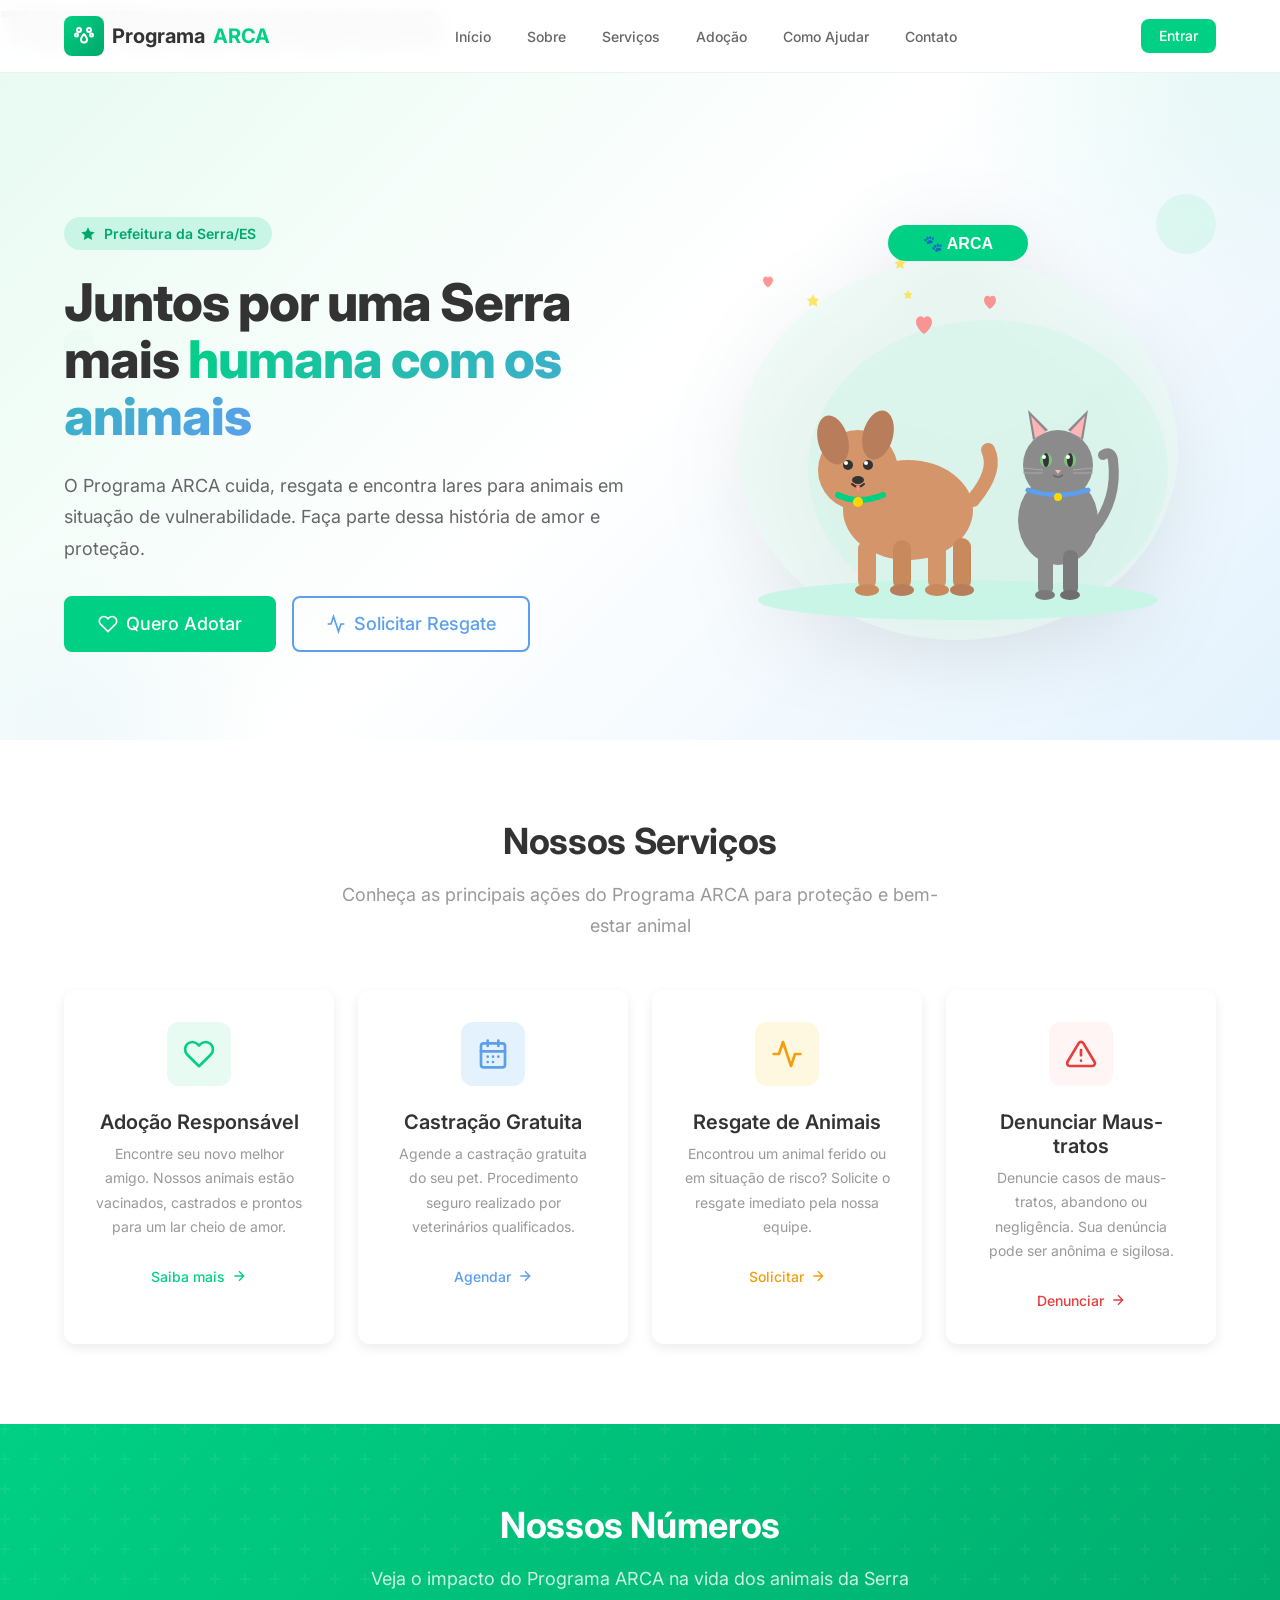
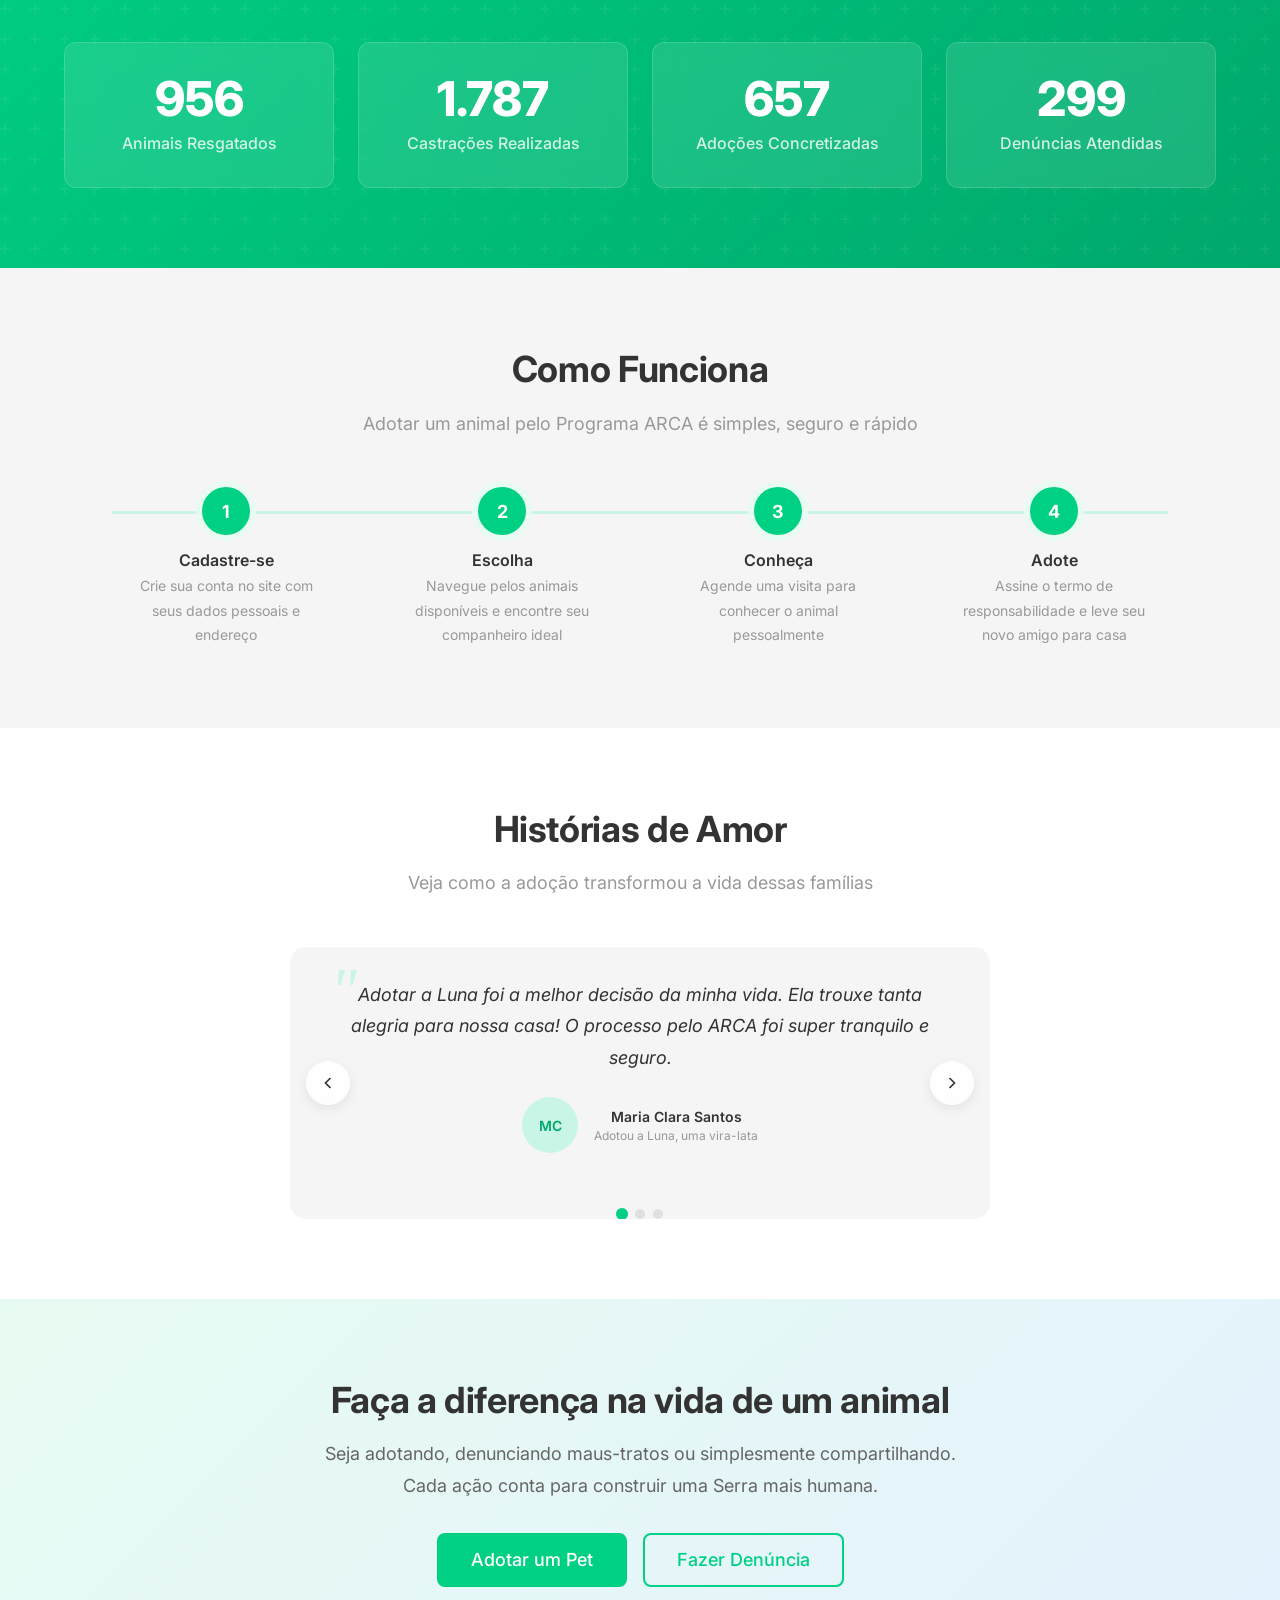
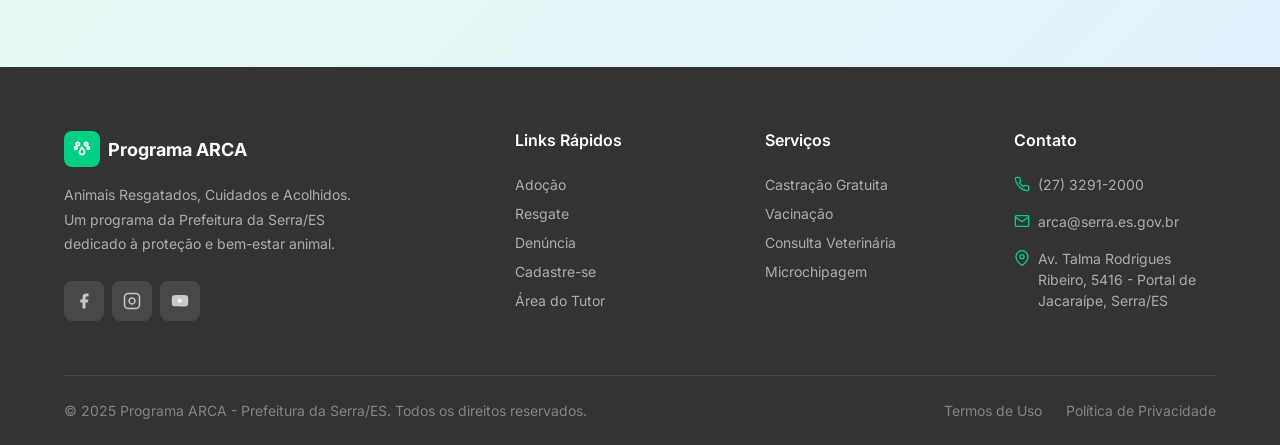
==== commit 61921b20: "Update index.html" ====
--- a/index.html
+++ b/index.html
@@ -630,7 +630,7 @@
   </style>
 </head>
 <body>
-  <h1>TESTE0101010101</h1>
+  <h1>TESTE0303030303</h1>
   <!-- ==================== NAVBAR ==================== -->
   <nav class="nav" id="navbar" aria-label="Navegação principal">
     <div class="nav__container">
@@ -706,11 +706,10 @@
       </div>
 
       <div class="hero__image">
-        <img src="images/hero-pets.svg" alt="Ilustração de cães e gatos felizes sendo acolhidos pelo Programa ARCA" id="heroImage" loading="lazy">
+        <img src="images/hero-pets.svg" alt="Ilustração de cães  gatos felizes sendo acolhidos pelo Programa ARCA" id="heroImage" loading="lazy">
       </div>
     </div>
   </section>
-
   <!-- ==================== SERVIÇOS ==================== -->
   <section class="services section" id="servicos">
     <div class="container">
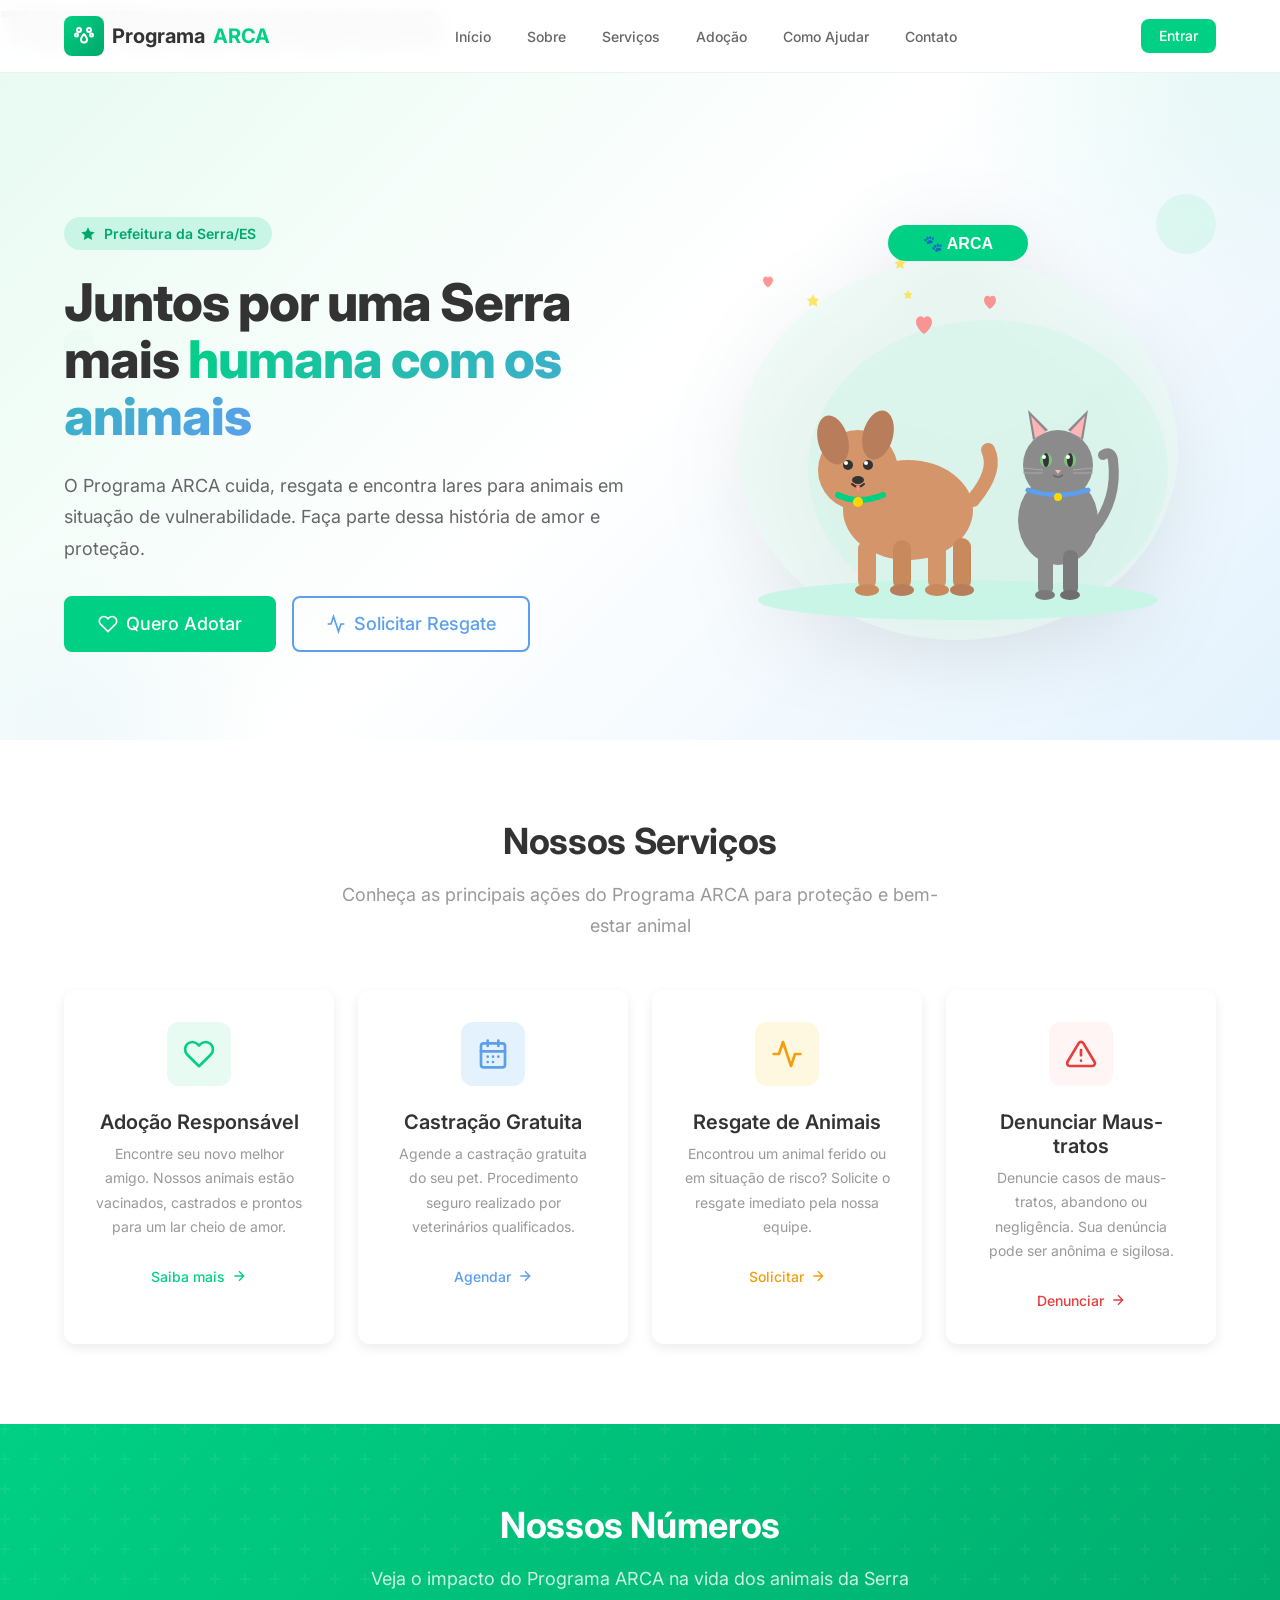
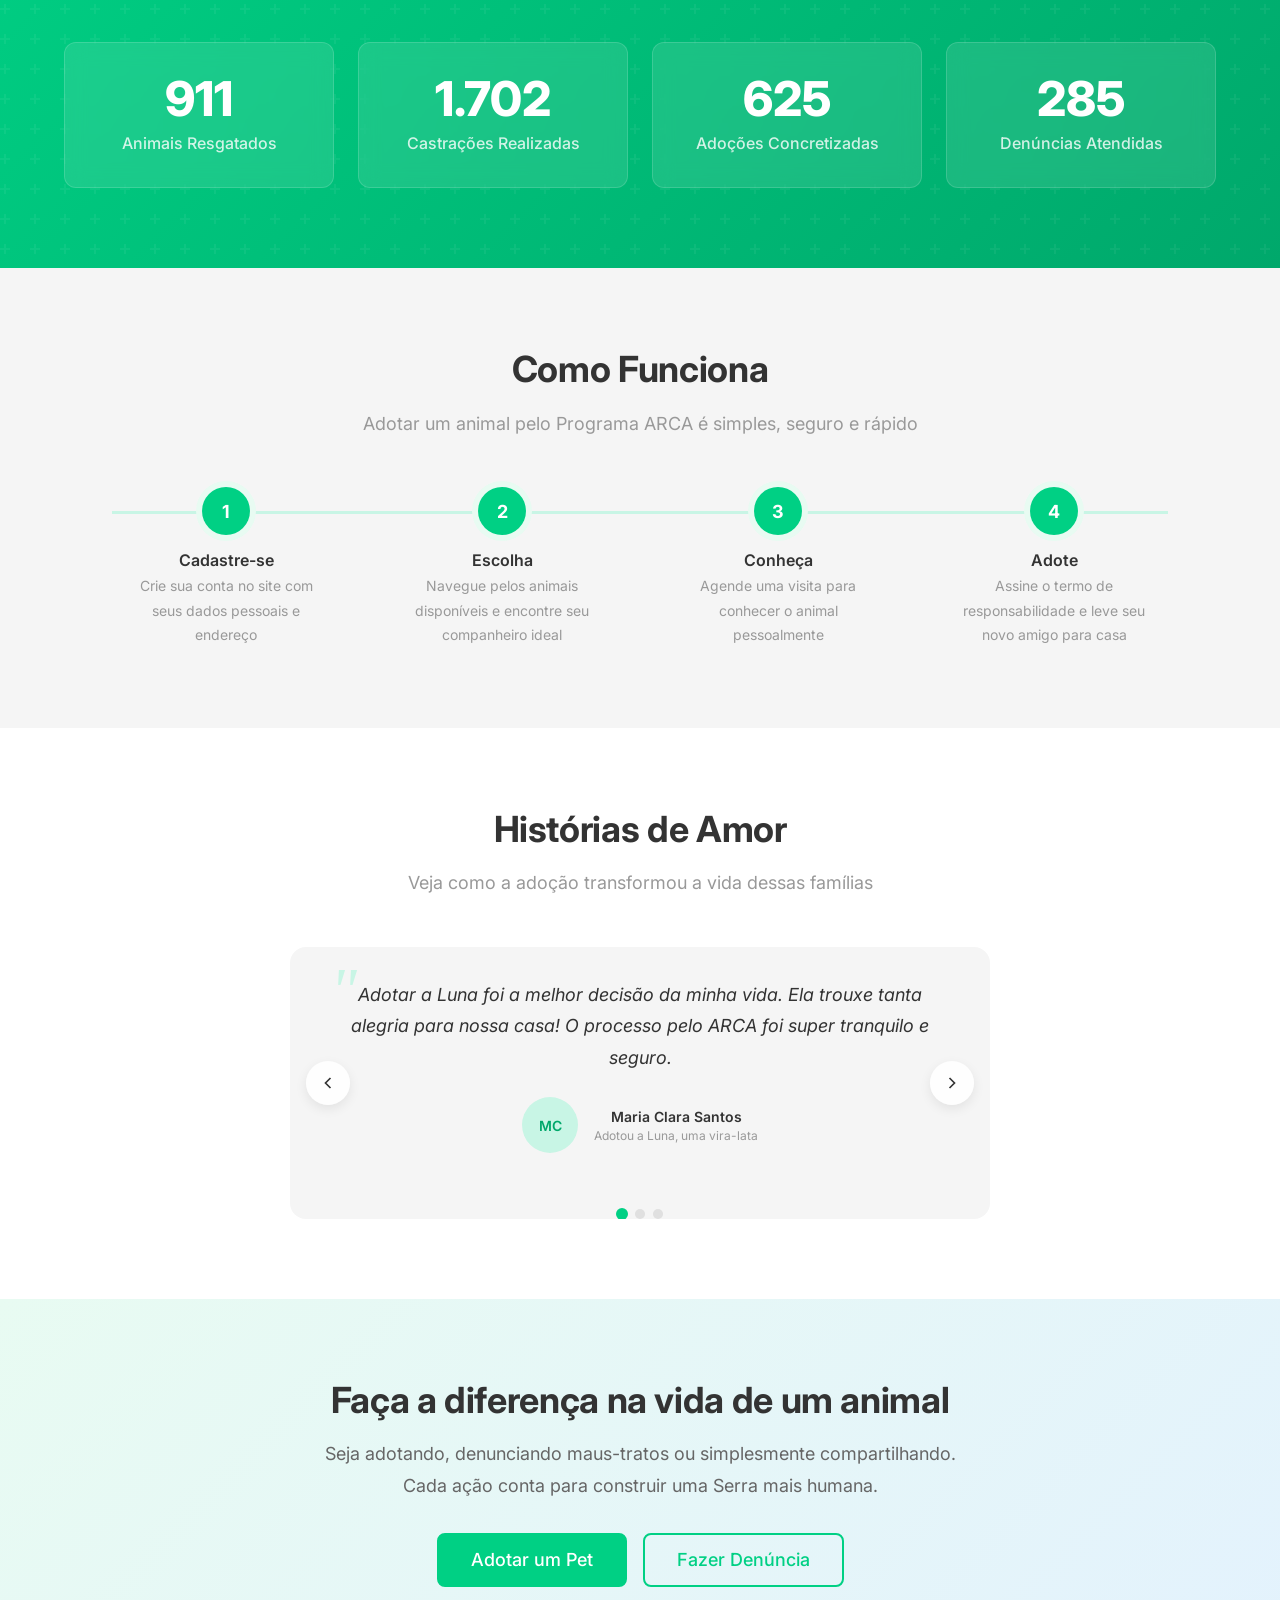
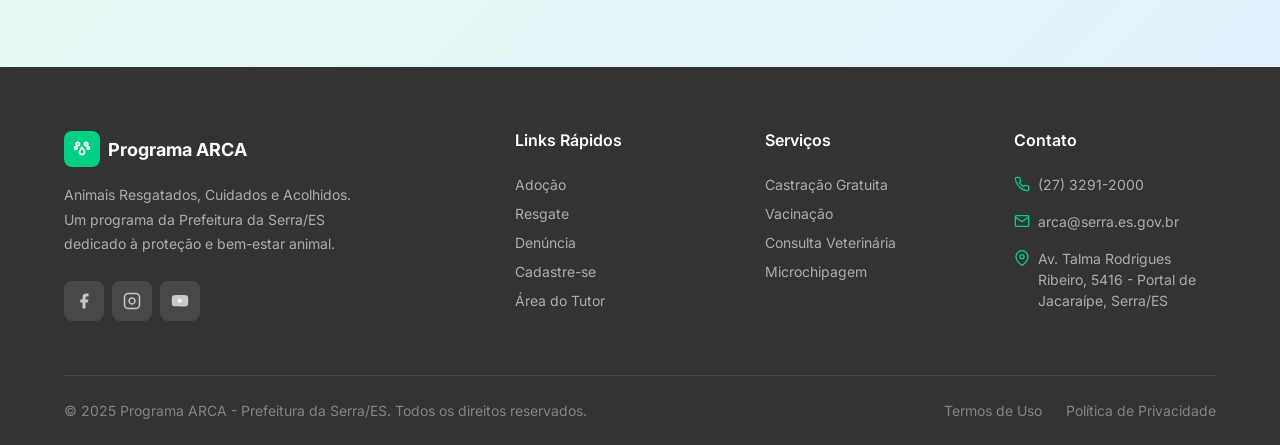
==== commit c18207ac: "Merge branch 'denuncia'" ====
--- a/index.html
+++ b/index.html
@@ -706,10 +706,11 @@
       </div>
 
       <div class="hero__image">
-        <img src="images/hero-pets.svg" alt="Ilustração de cães  gatos felizes sendo acolhidos pelo Programa ARCA" id="heroImage" loading="lazy">
+        <img src="images/hero-pets.svg" alt="Ilustração de cães e gatos felizes sendo acolhidos pelo Programa ARCA" id="heroImage" loading="lazy">
       </div>
     </div>
   </section>
+
   <!-- ==================== SERVIÇOS ==================== -->
   <section class="services section" id="servicos">
     <div class="container">
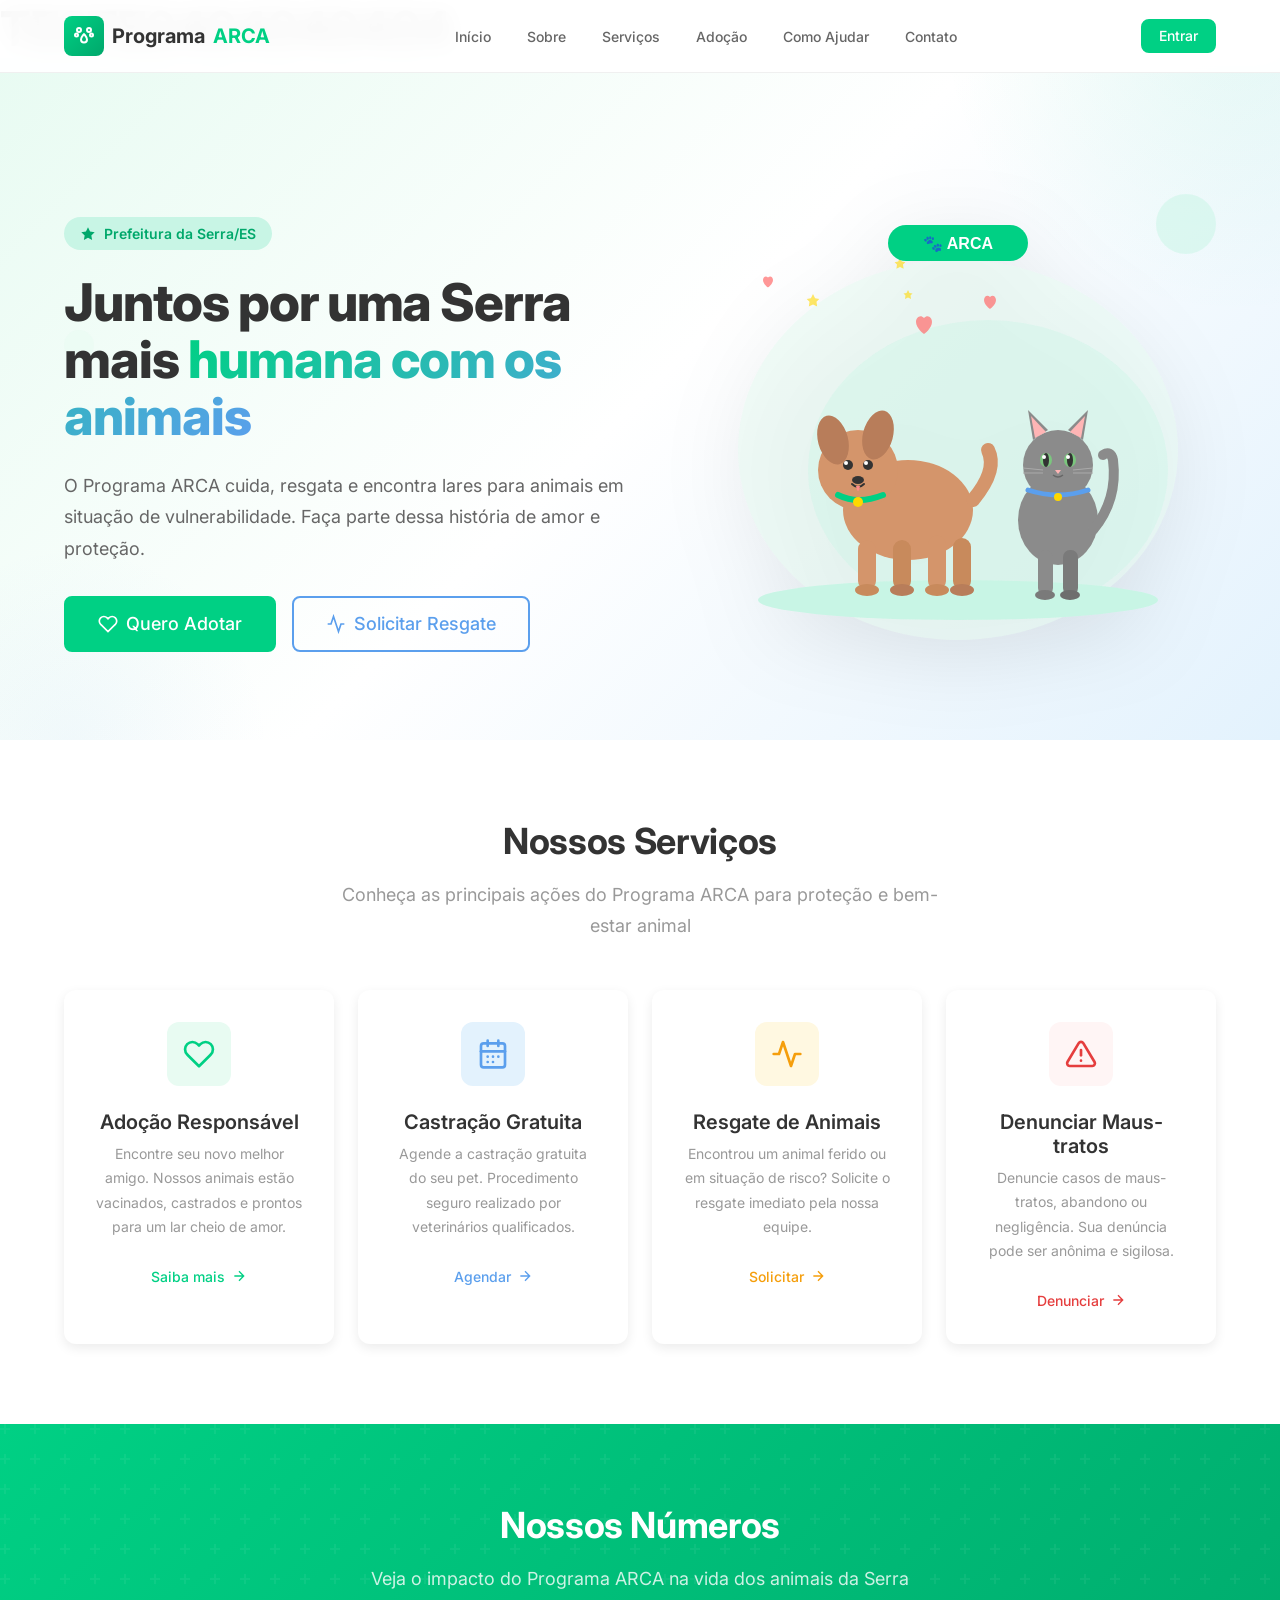
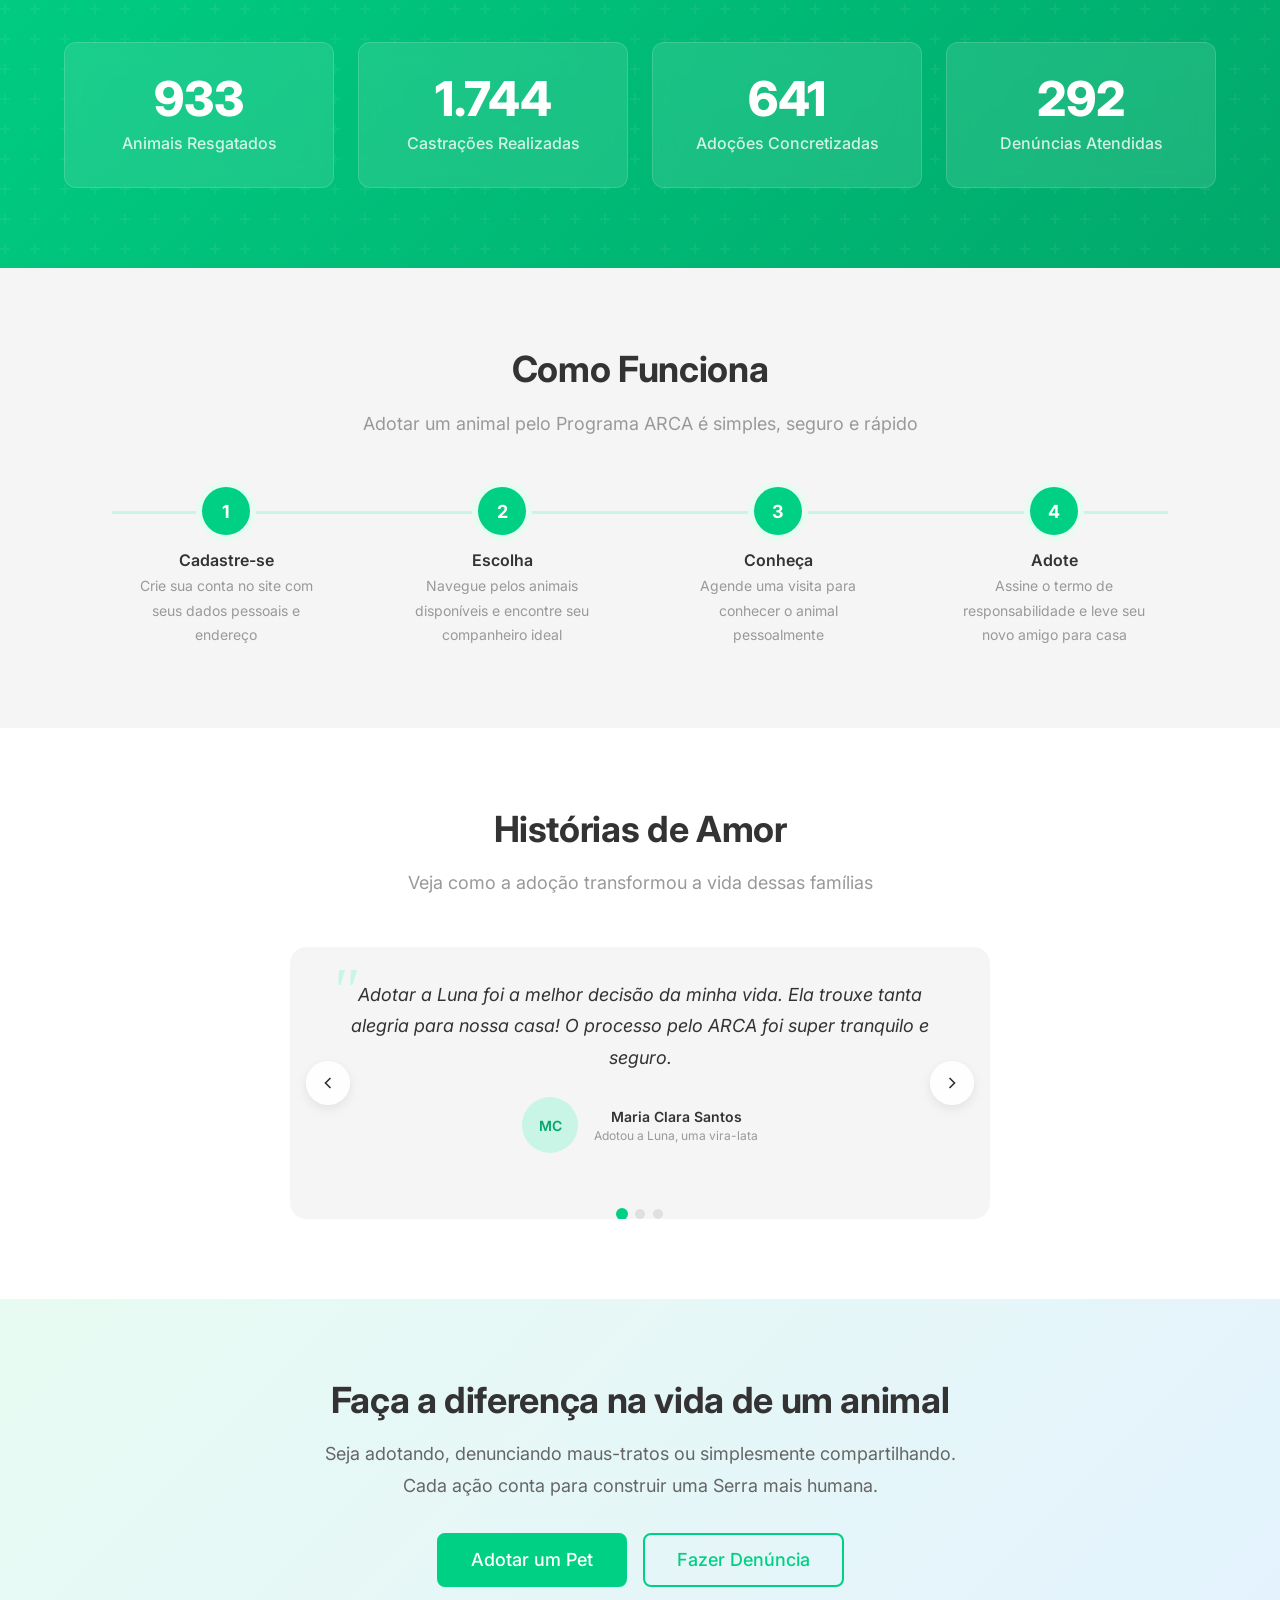
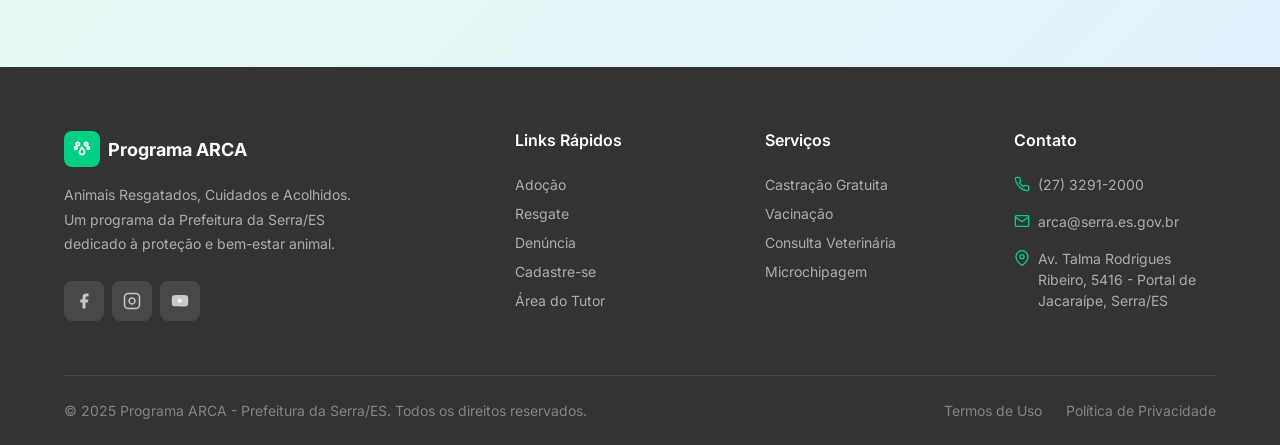
==== commit 63634140: "Update index.html" ====
--- a/index.html
+++ b/index.html
@@ -630,7 +630,7 @@
   </style>
 </head>
 <body>
-  <h1>TESTE0303030303</h1>
+  <h1>TESTE0404040404</h1>
   <!-- ==================== NAVBAR ==================== -->
   <nav class="nav" id="navbar" aria-label="Navegação principal">
     <div class="nav__container">
@@ -706,11 +706,10 @@
       </div>
 
       <div class="hero__image">
-        <img src="images/hero-pets.svg" alt="Ilustração de cães e gatos felizes sendo acolhidos pelo Programa ARCA" id="heroImage" loading="lazy">
+        <img src="images/hero-pets.svg" alt="Ilustração de cães  gatos felizes sendo acolhidos pelo Programa ARCA" id="heroImage" loading="lazy">
       </div>
     </div>
   </section>
-
   <!-- ==================== SERVIÇOS ==================== -->
   <section class="services section" id="servicos">
     <div class="container">
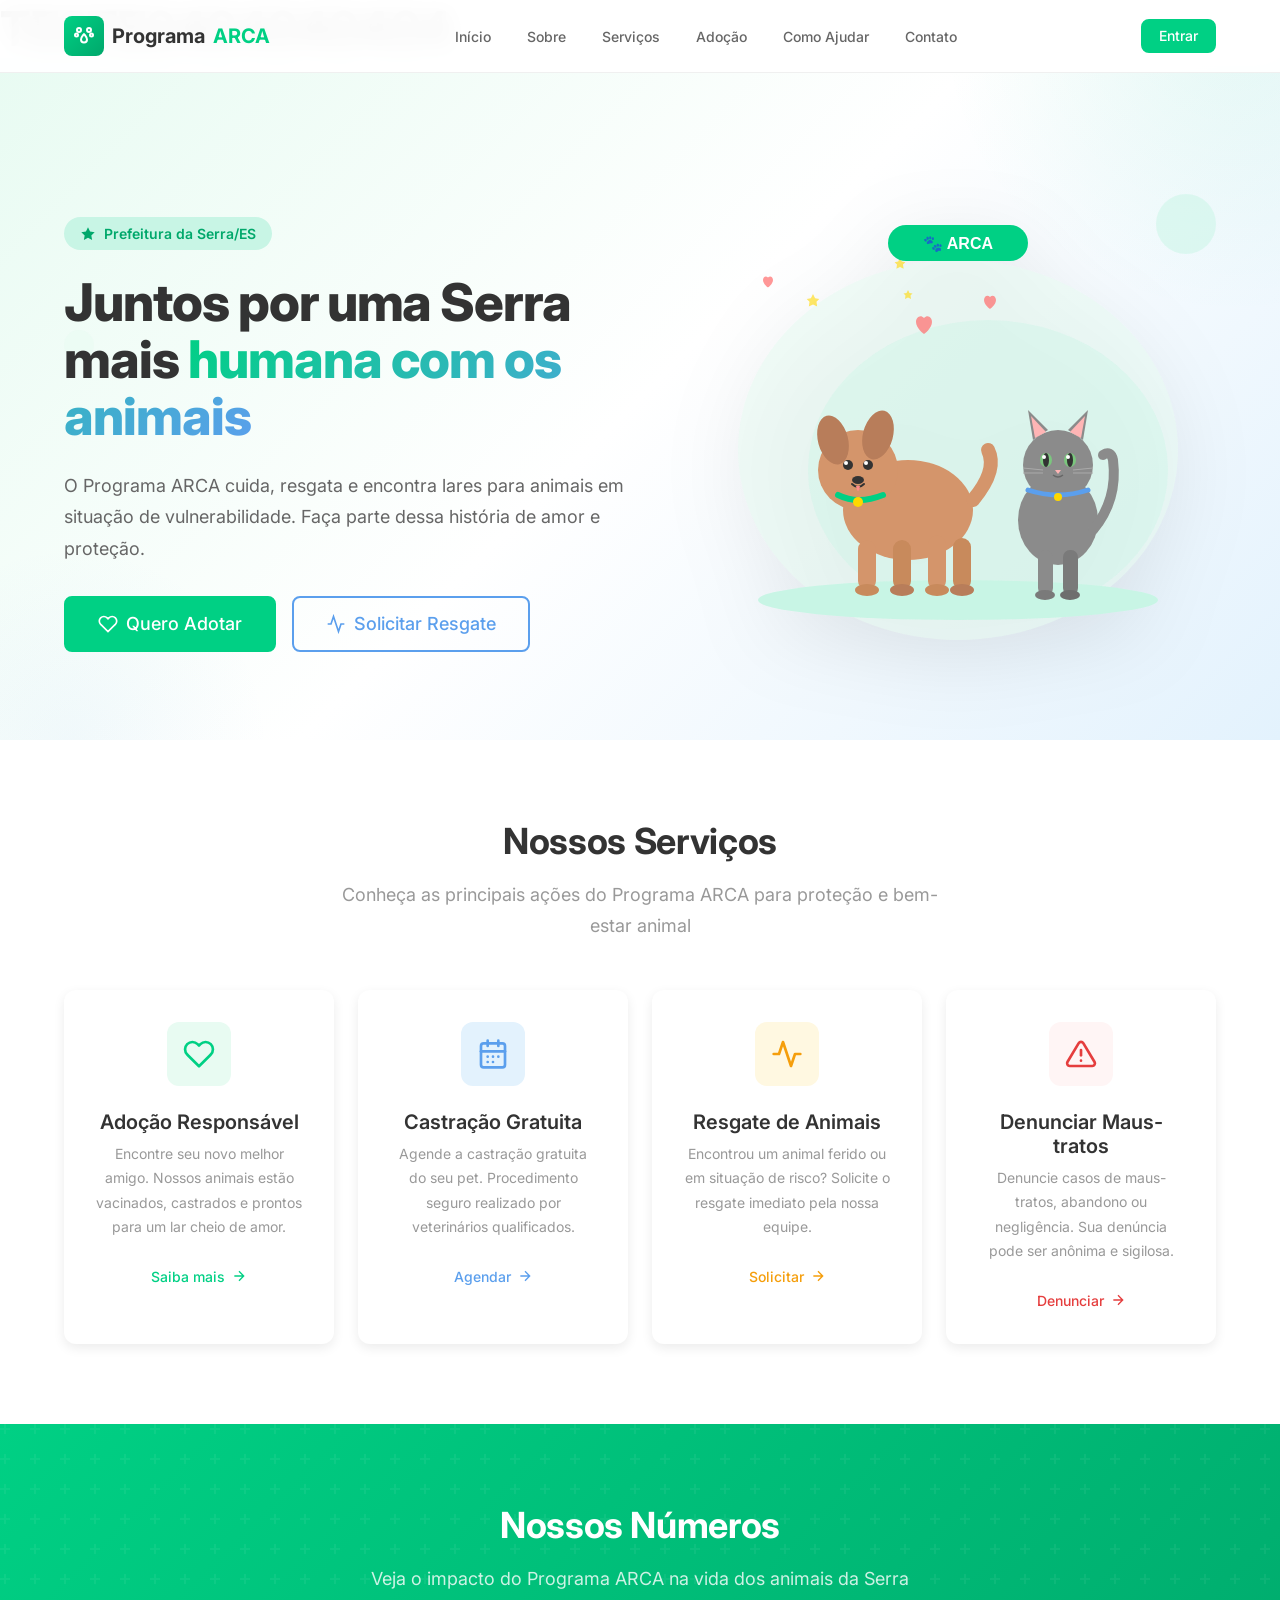
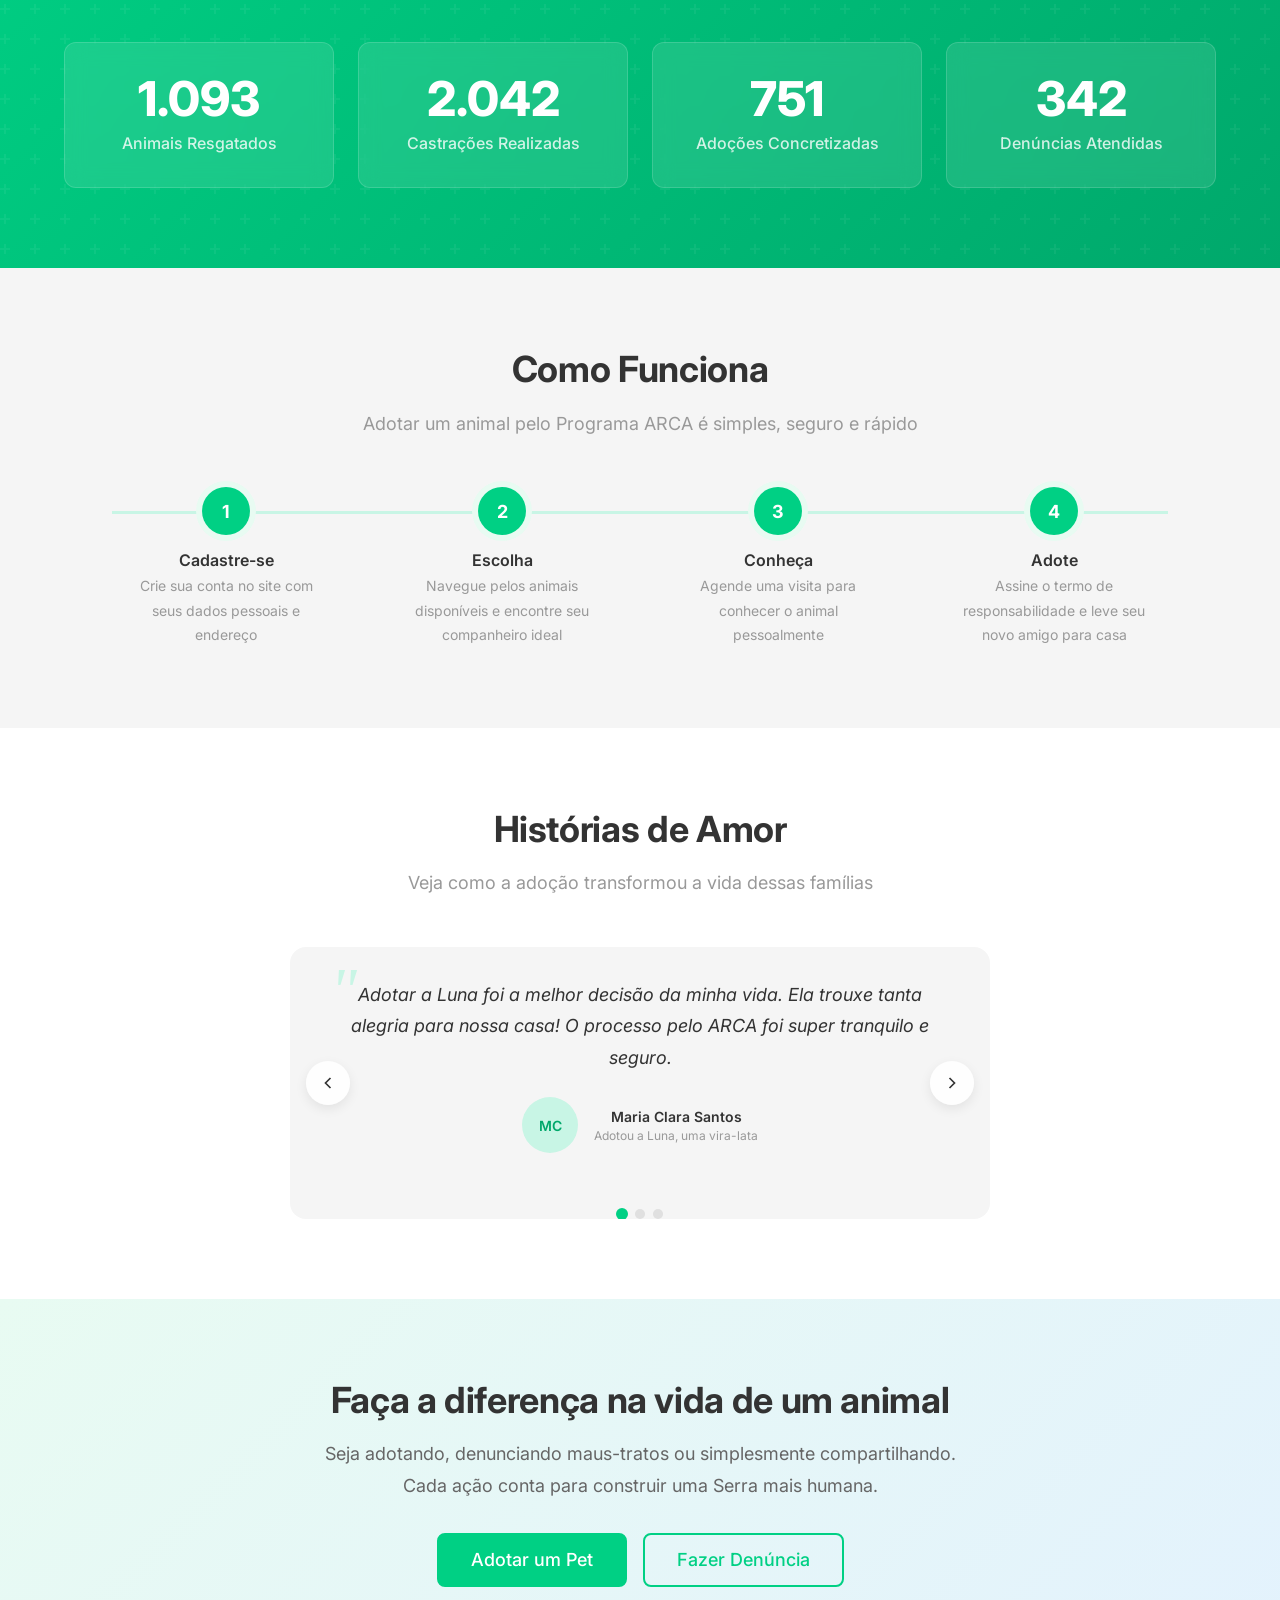
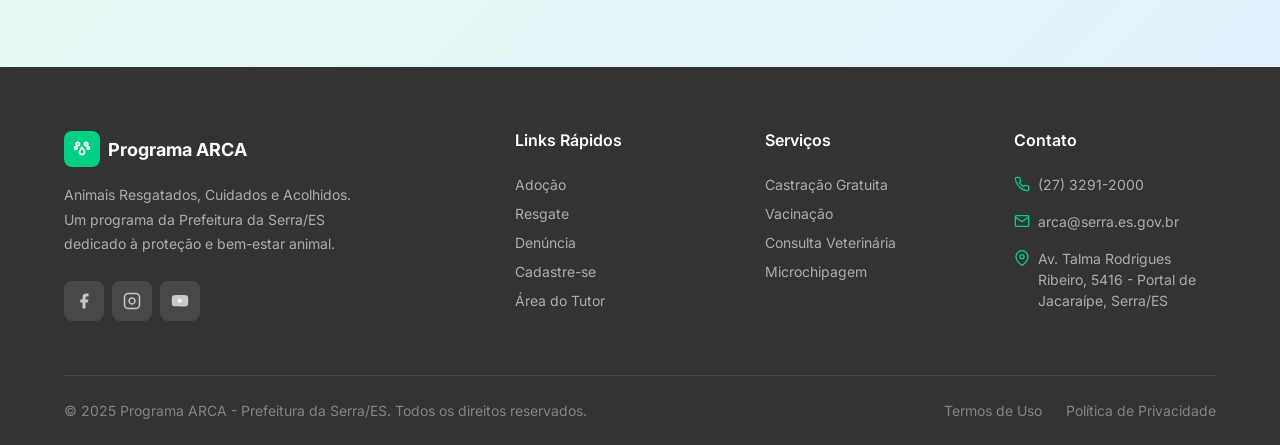
==== commit 22d9d00c: "Merge branch 'denuncia'" ====
--- a/index.html
+++ b/index.html
@@ -706,10 +706,11 @@
       </div>
 
       <div class="hero__image">
-        <img src="images/hero-pets.svg" alt="Ilustração de cães  gatos felizes sendo acolhidos pelo Programa ARCA" id="heroImage" loading="lazy">
+        <img src="images/hero-pets.svg" alt="Ilustração de cães e gatos felizes sendo acolhidos pelo Programa ARCA" id="heroImage" loading="lazy">
       </div>
     </div>
   </section>
+
   <!-- ==================== SERVIÇOS ==================== -->
   <section class="services section" id="servicos">
     <div class="container">
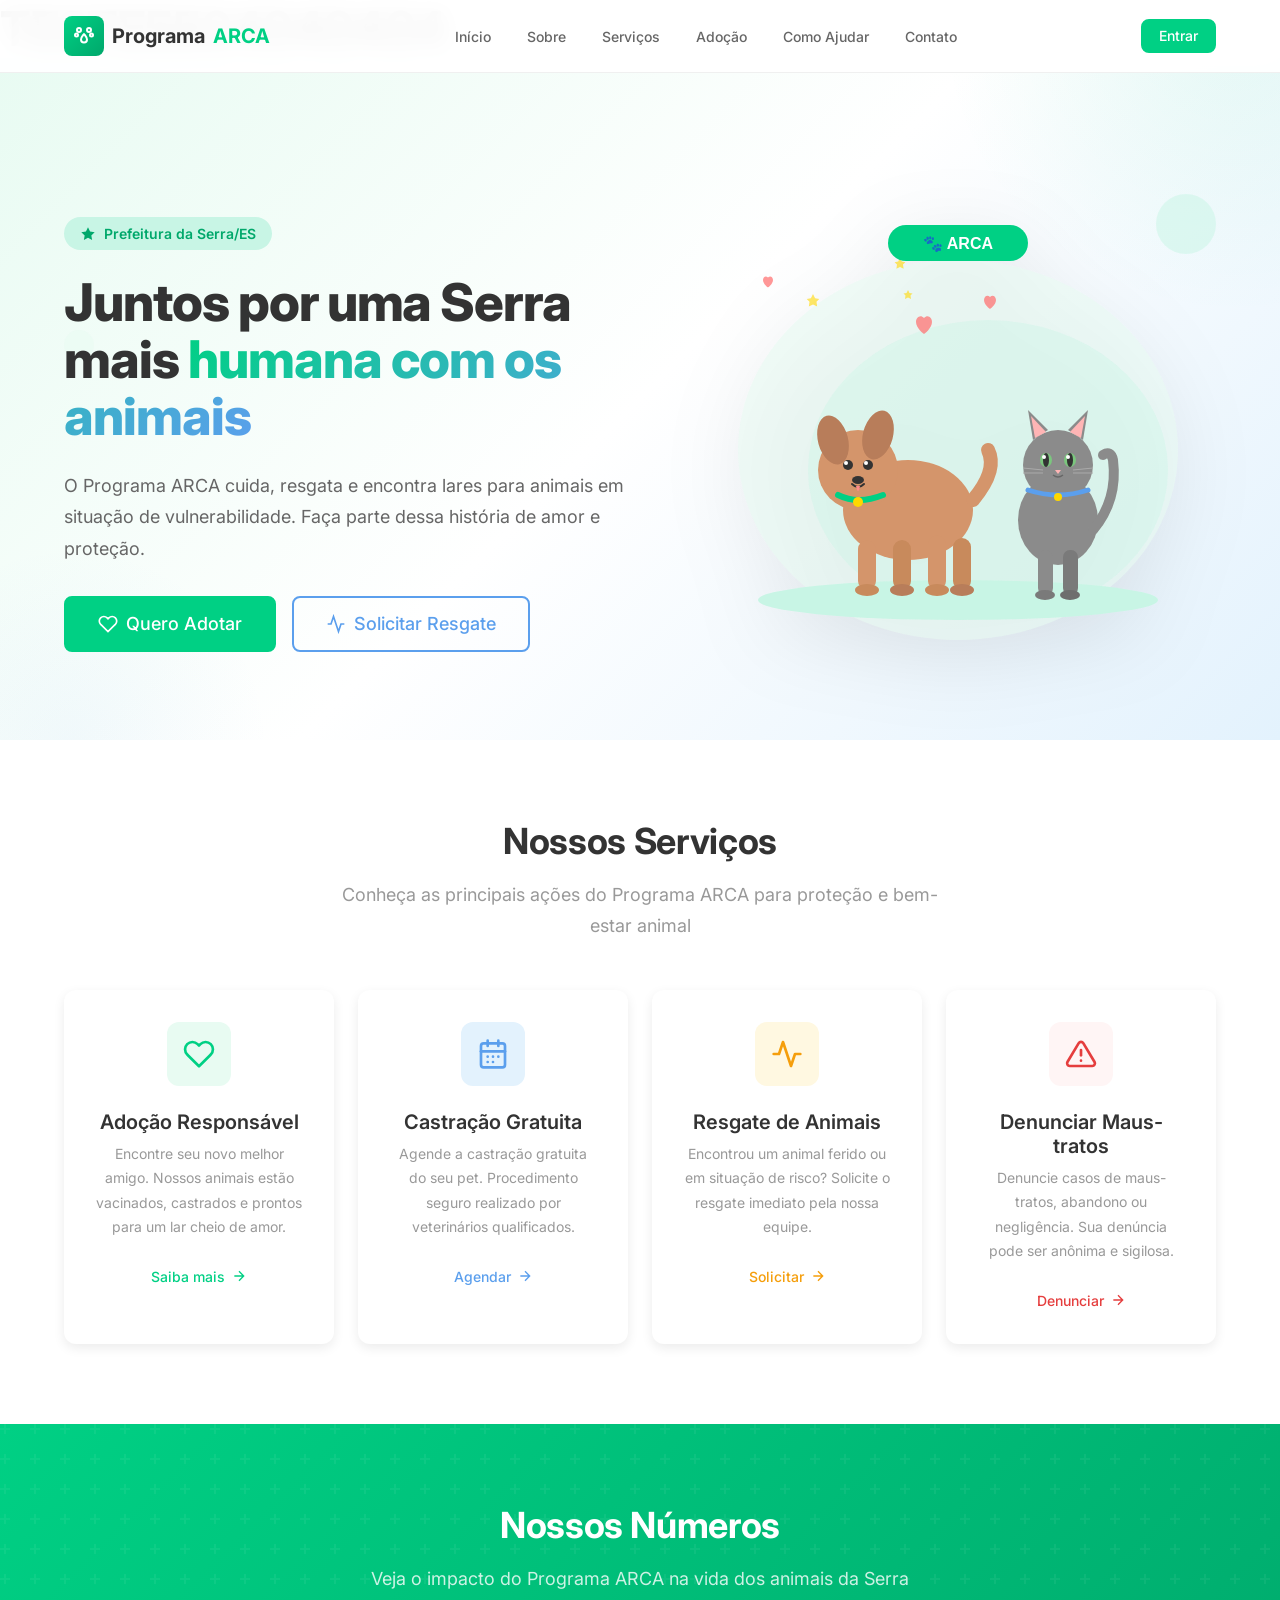
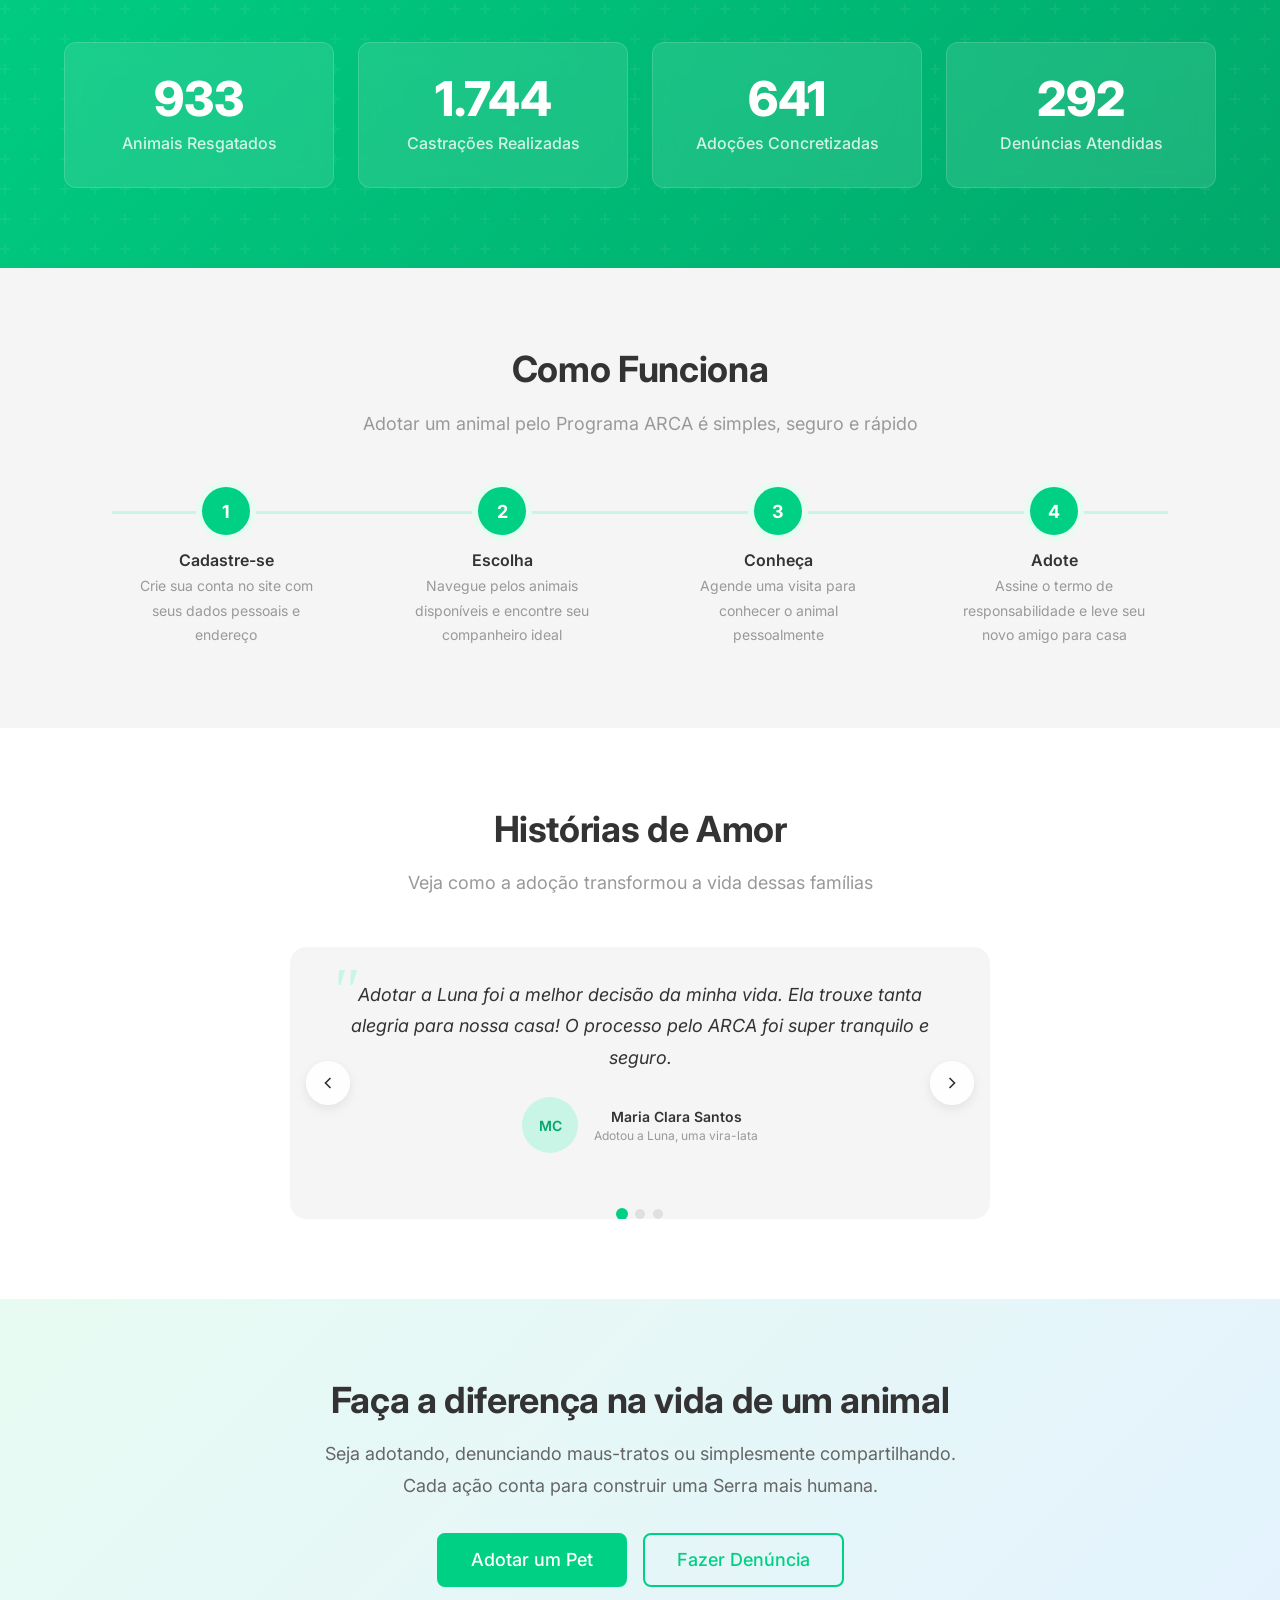
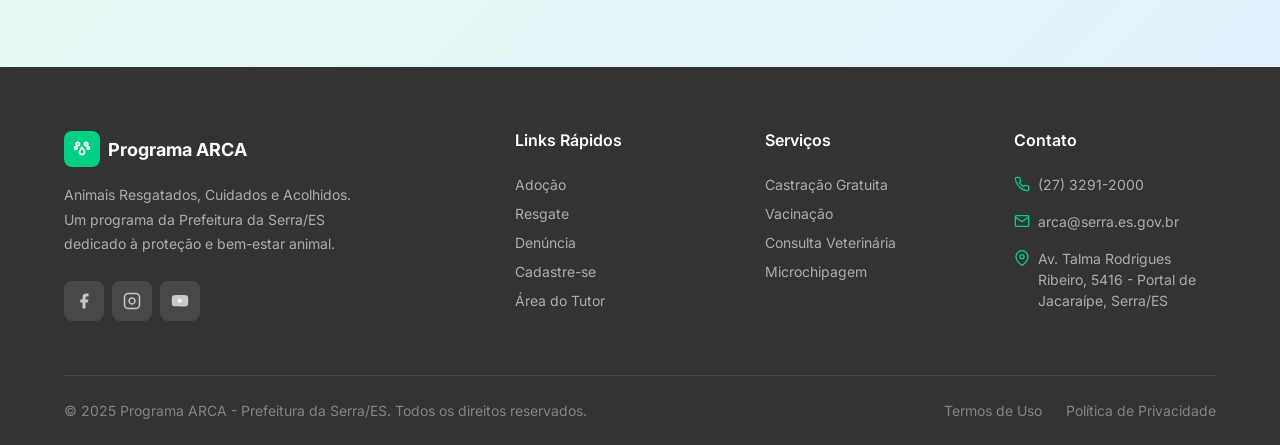
==== commit a05e8e96: "Update index.html" ====
--- a/index.html
+++ b/index.html
@@ -630,7 +630,7 @@
   </style>
 </head>
 <body>
-  <h1>TESTE0404040404</h1>
+  <h1>TESTE5504040404</h1>
   <!-- ==================== NAVBAR ==================== -->
   <nav class="nav" id="navbar" aria-label="Navegação principal">
     <div class="nav__container">
@@ -706,11 +706,10 @@
       </div>
 
       <div class="hero__image">
-        <img src="images/hero-pets.svg" alt="Ilustração de cães e gatos felizes sendo acolhidos pelo Programa ARCA" id="heroImage" loading="lazy">
+        <img src="images/hero-pets.svg" alt="Ilustração de cães  gatos felizes sendo acolhidos pelo Programa ARCA" id="heroImage" loading="lazy">
       </div>
     </div>
   </section>
-
   <!-- ==================== SERVIÇOS ==================== -->
   <section class="services section" id="servicos">
     <div class="container">
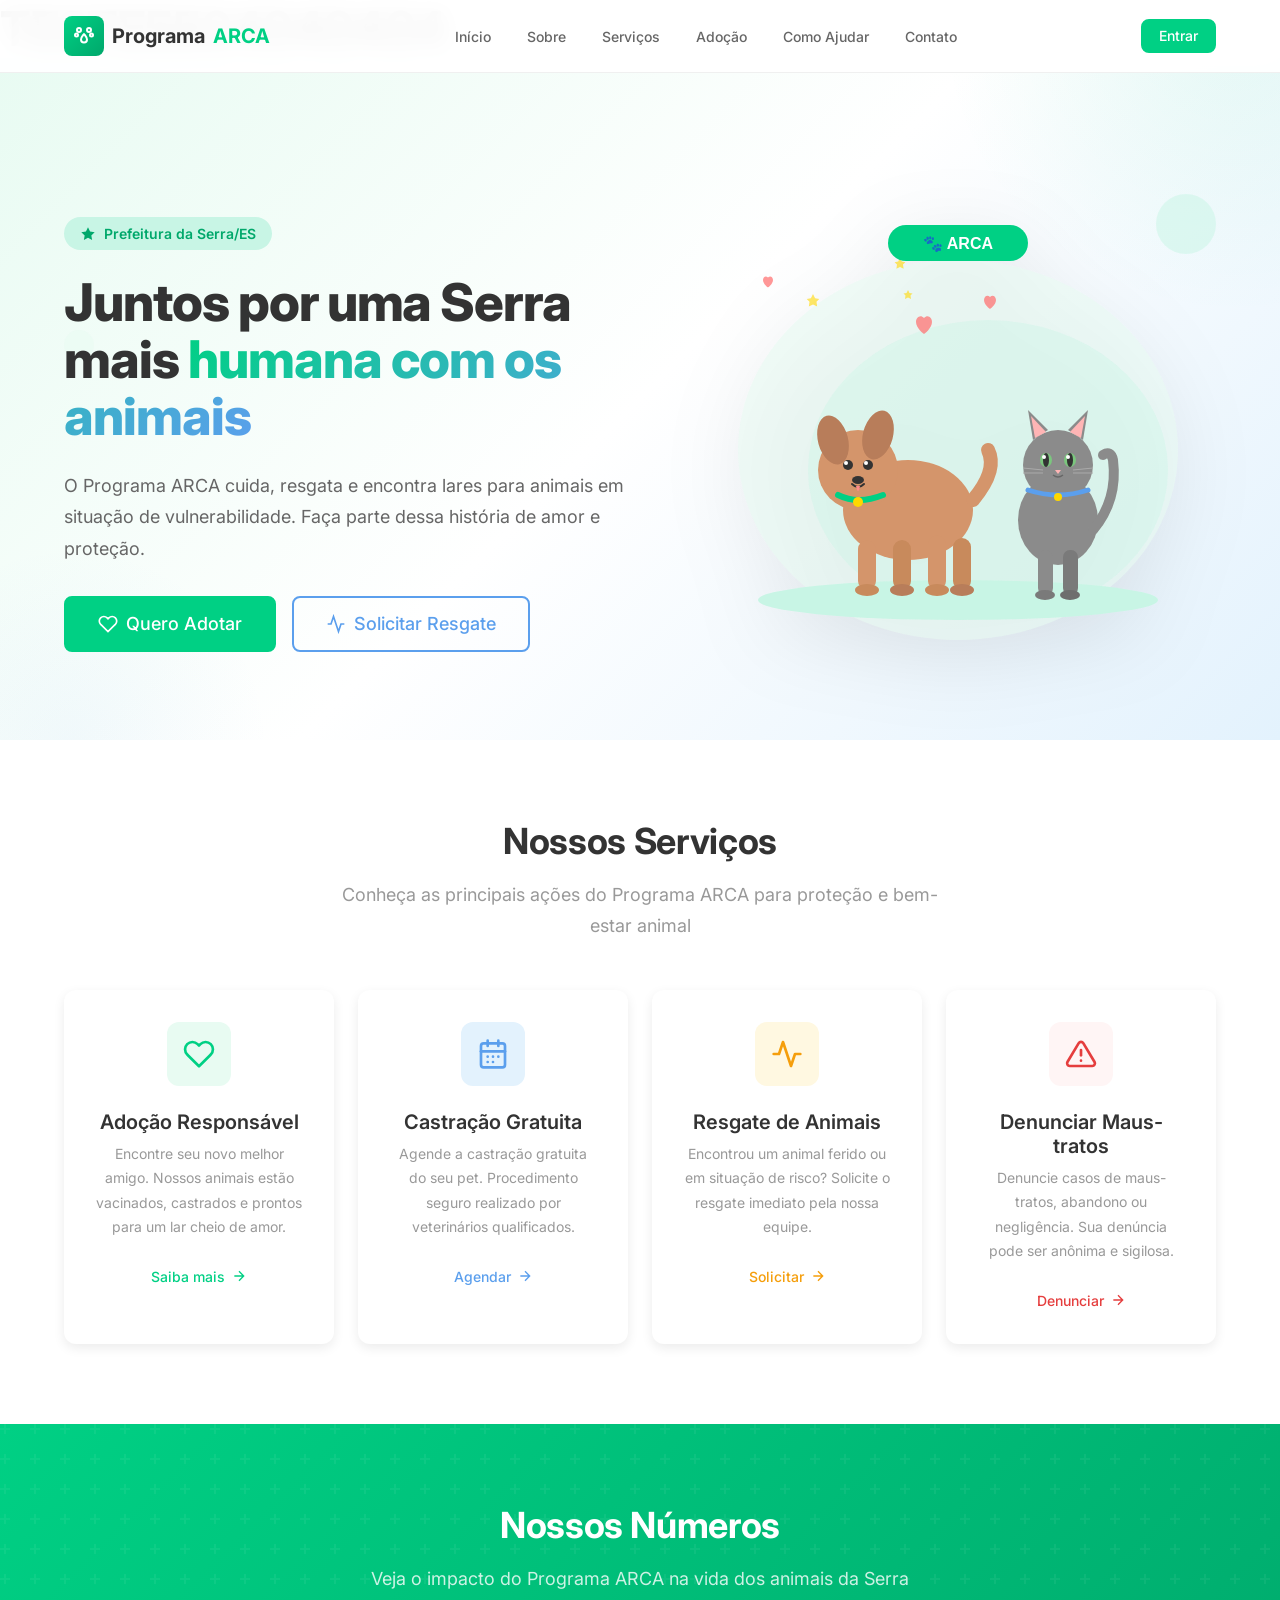
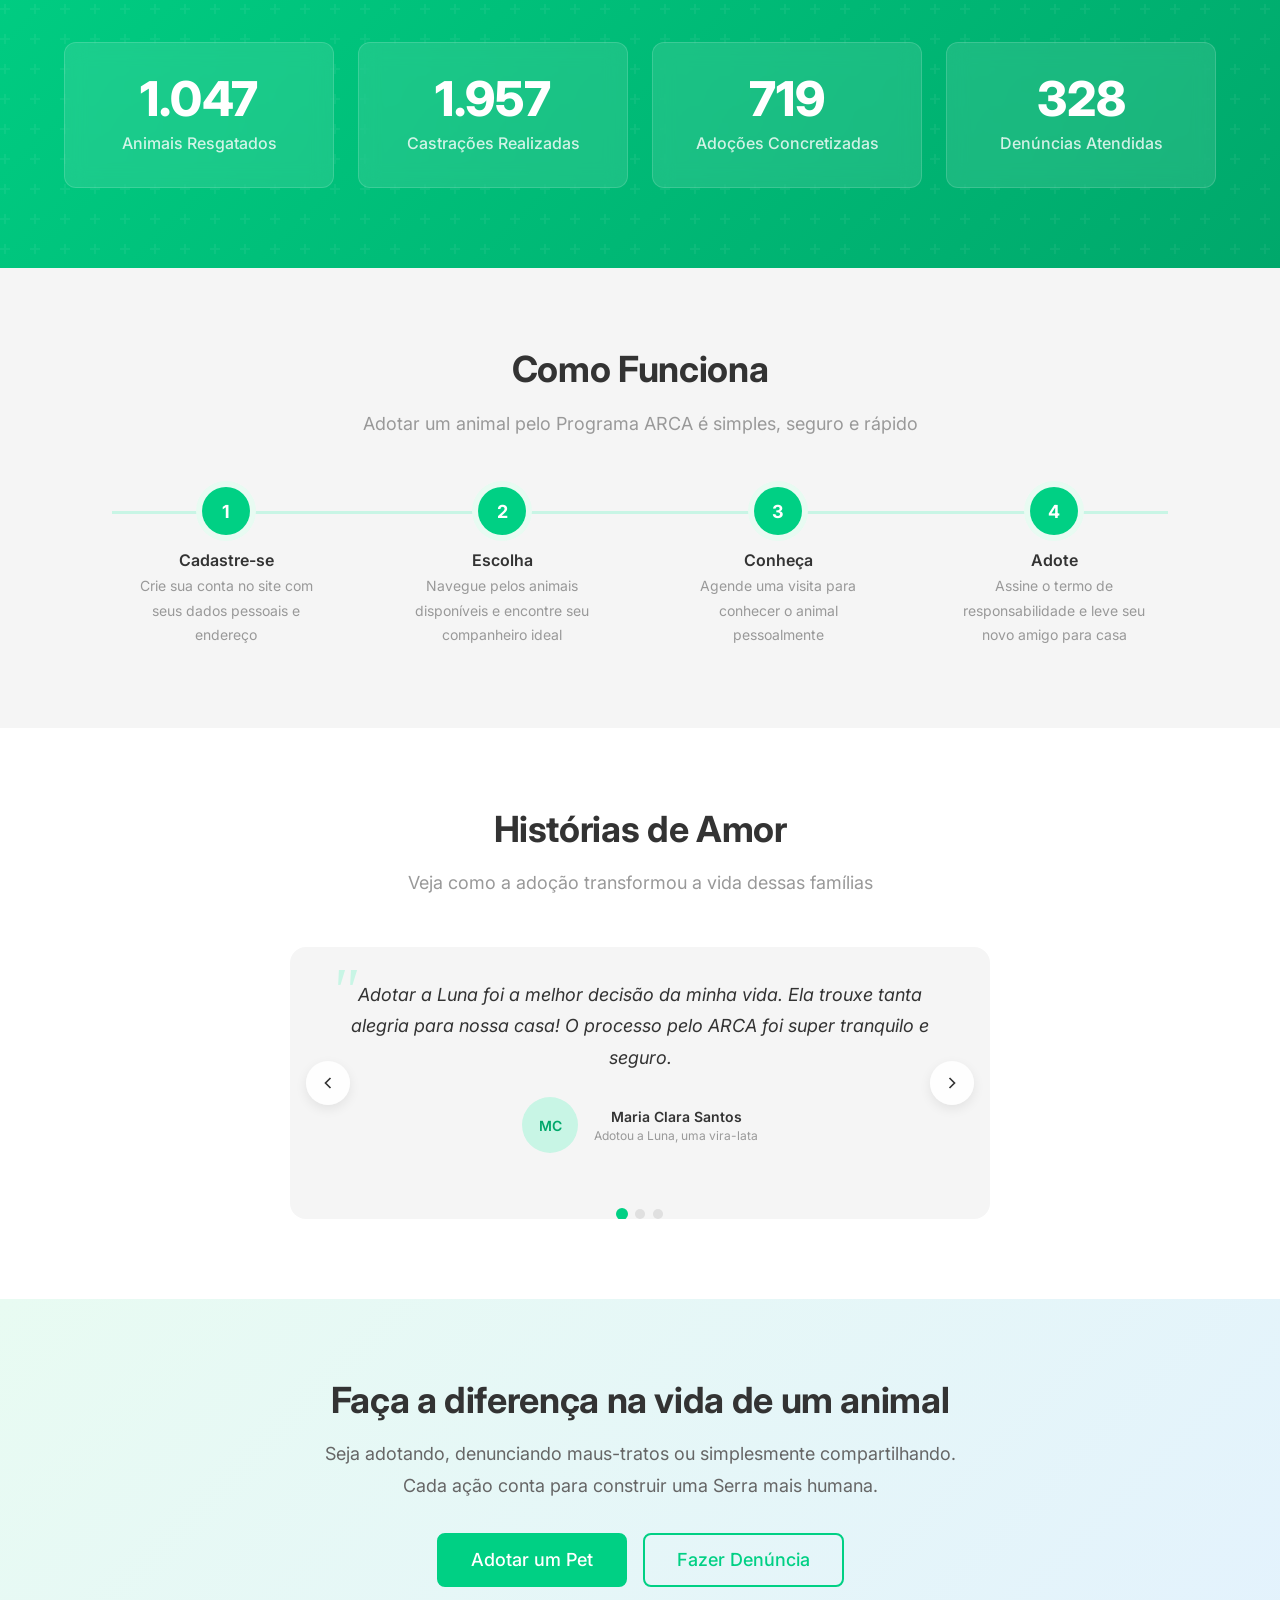
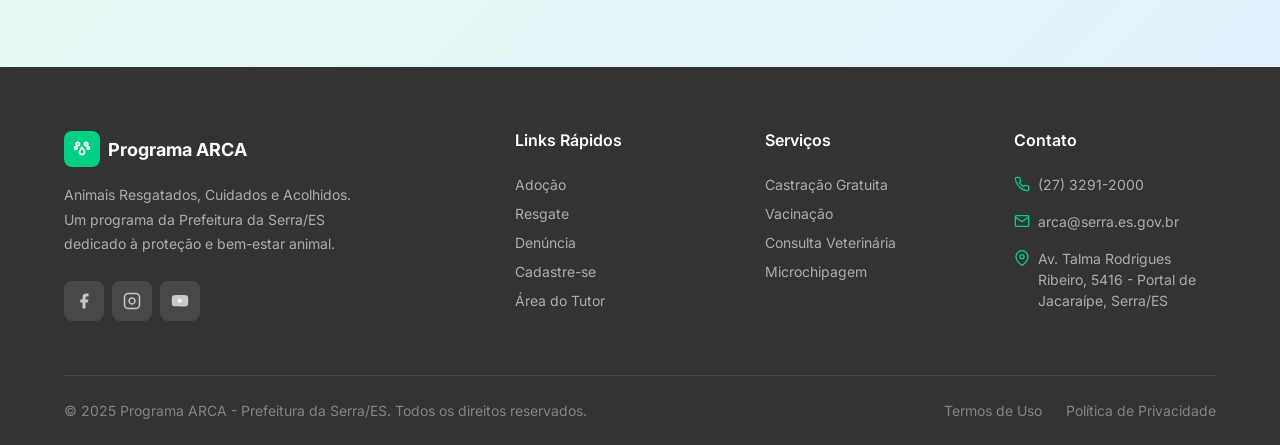
==== commit aa5d0ce9: "Merge branch 'denuncia'" ====
--- a/index.html
+++ b/index.html
@@ -706,10 +706,11 @@
       </div>
 
       <div class="hero__image">
-        <img src="images/hero-pets.svg" alt="Ilustração de cães  gatos felizes sendo acolhidos pelo Programa ARCA" id="heroImage" loading="lazy">
+        <img src="images/hero-pets.svg" alt="Ilustração de cães e gatos felizes sendo acolhidos pelo Programa ARCA" id="heroImage" loading="lazy">
       </div>
     </div>
   </section>
+
   <!-- ==================== SERVIÇOS ==================== -->
   <section class="services section" id="servicos">
     <div class="container">
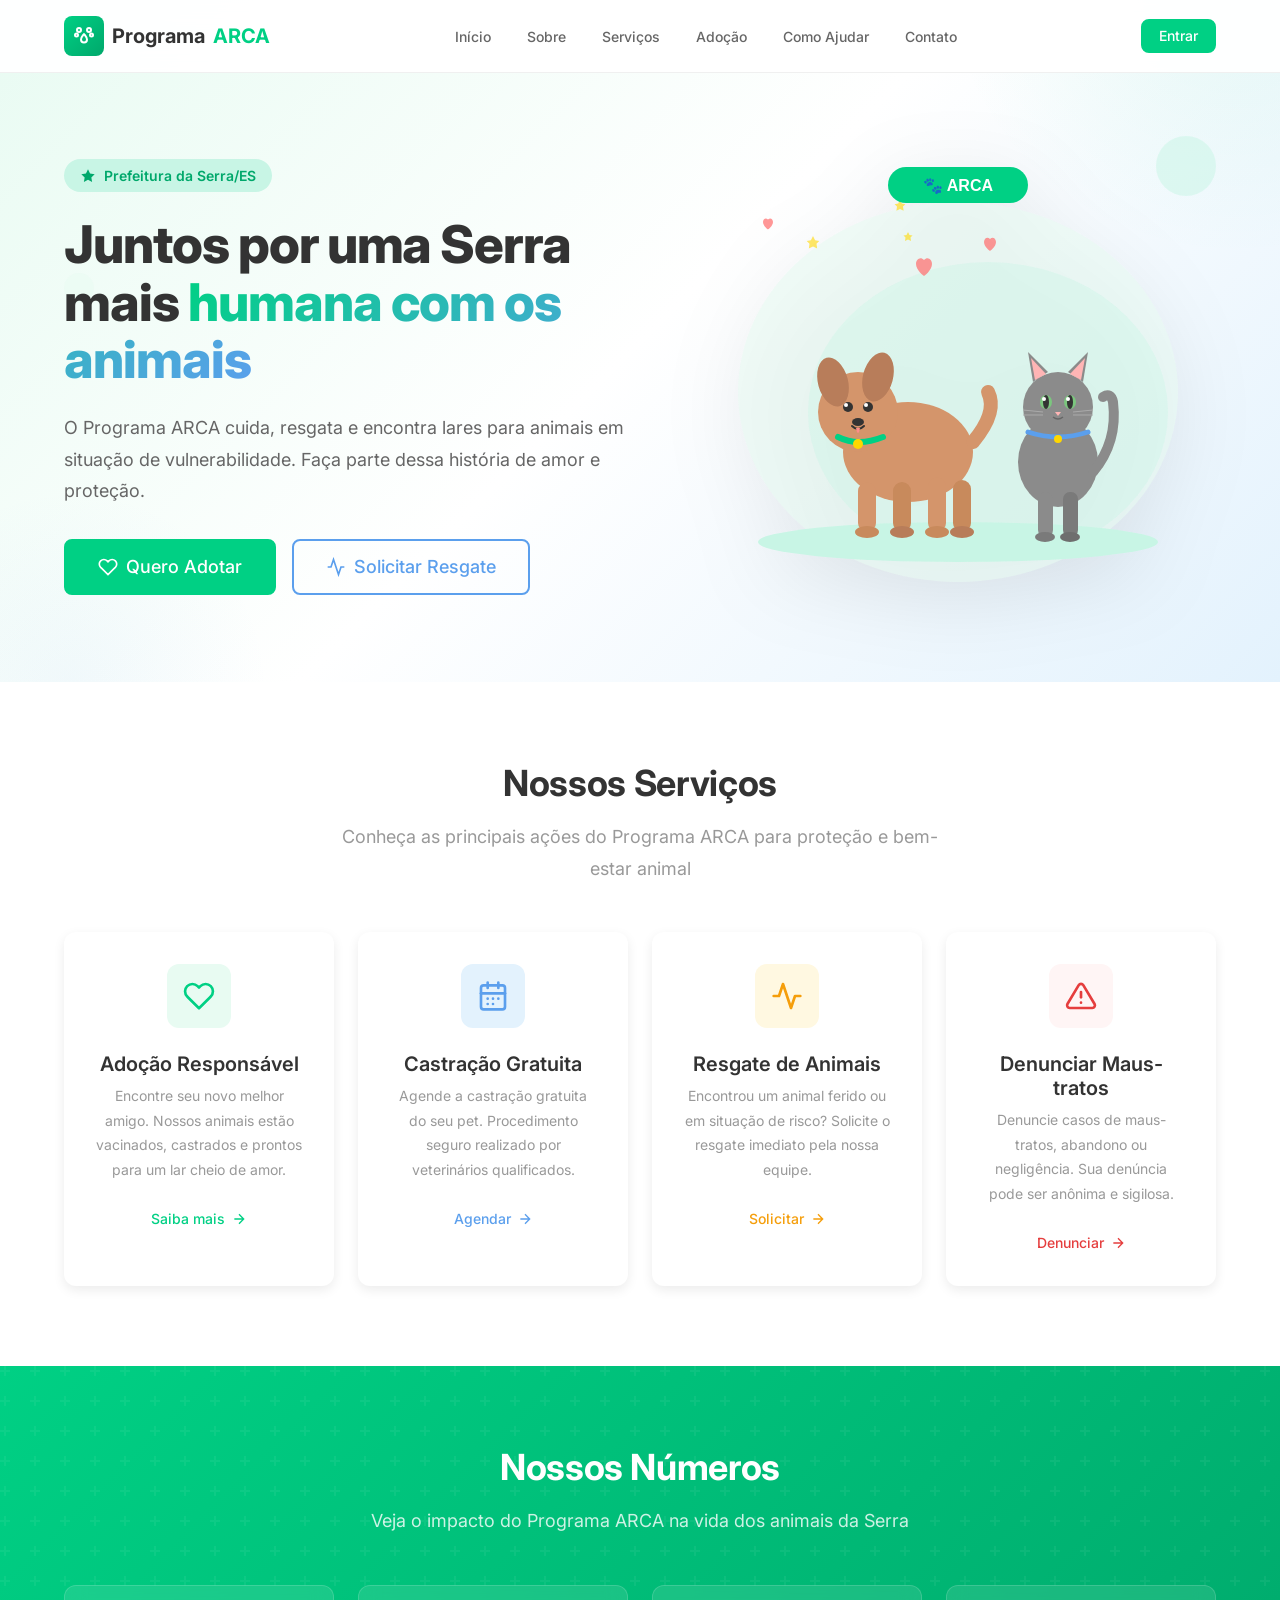
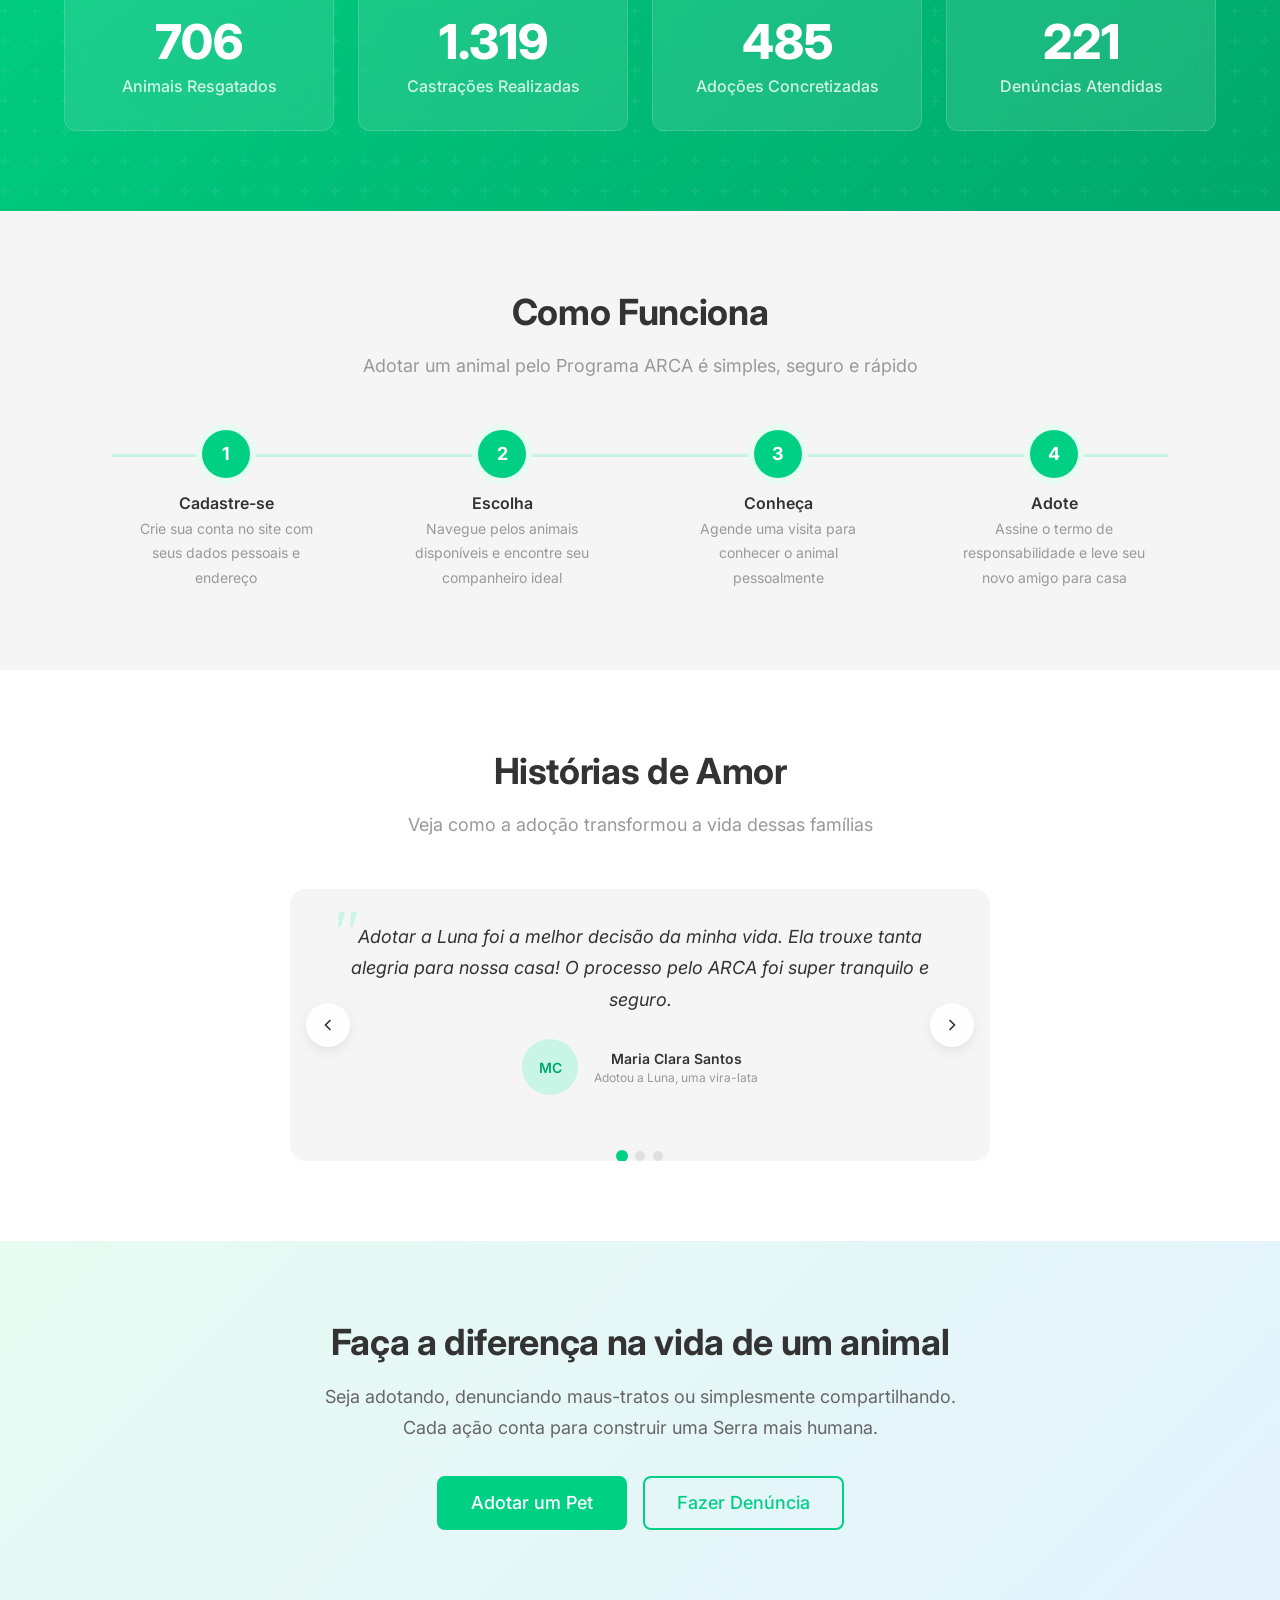
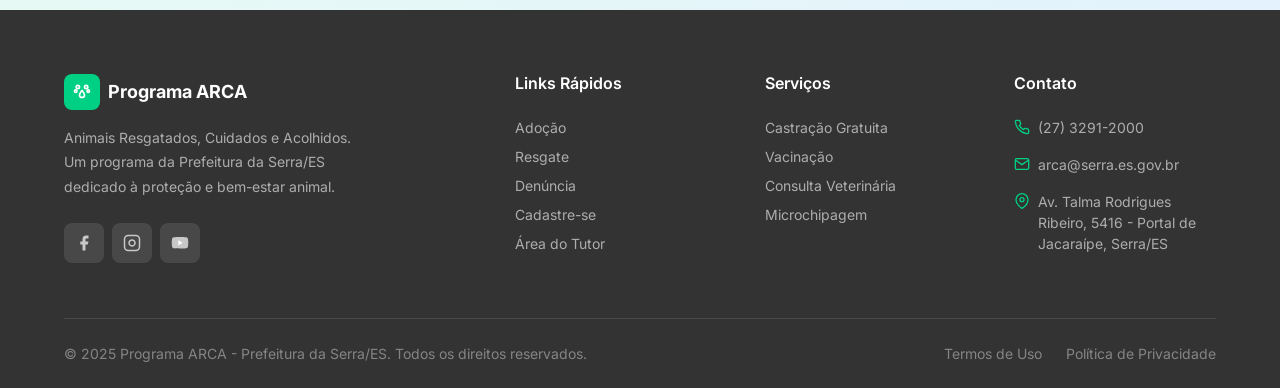
==== commit c789947d: "Update index.html" ====
--- a/index.html
+++ b/index.html
@@ -630,7 +630,6 @@
   </style>
 </head>
 <body>
-  <h1>TESTE5504040404</h1>
   <!-- ==================== NAVBAR ==================== -->
   <nav class="nav" id="navbar" aria-label="Navegação principal">
     <div class="nav__container">
